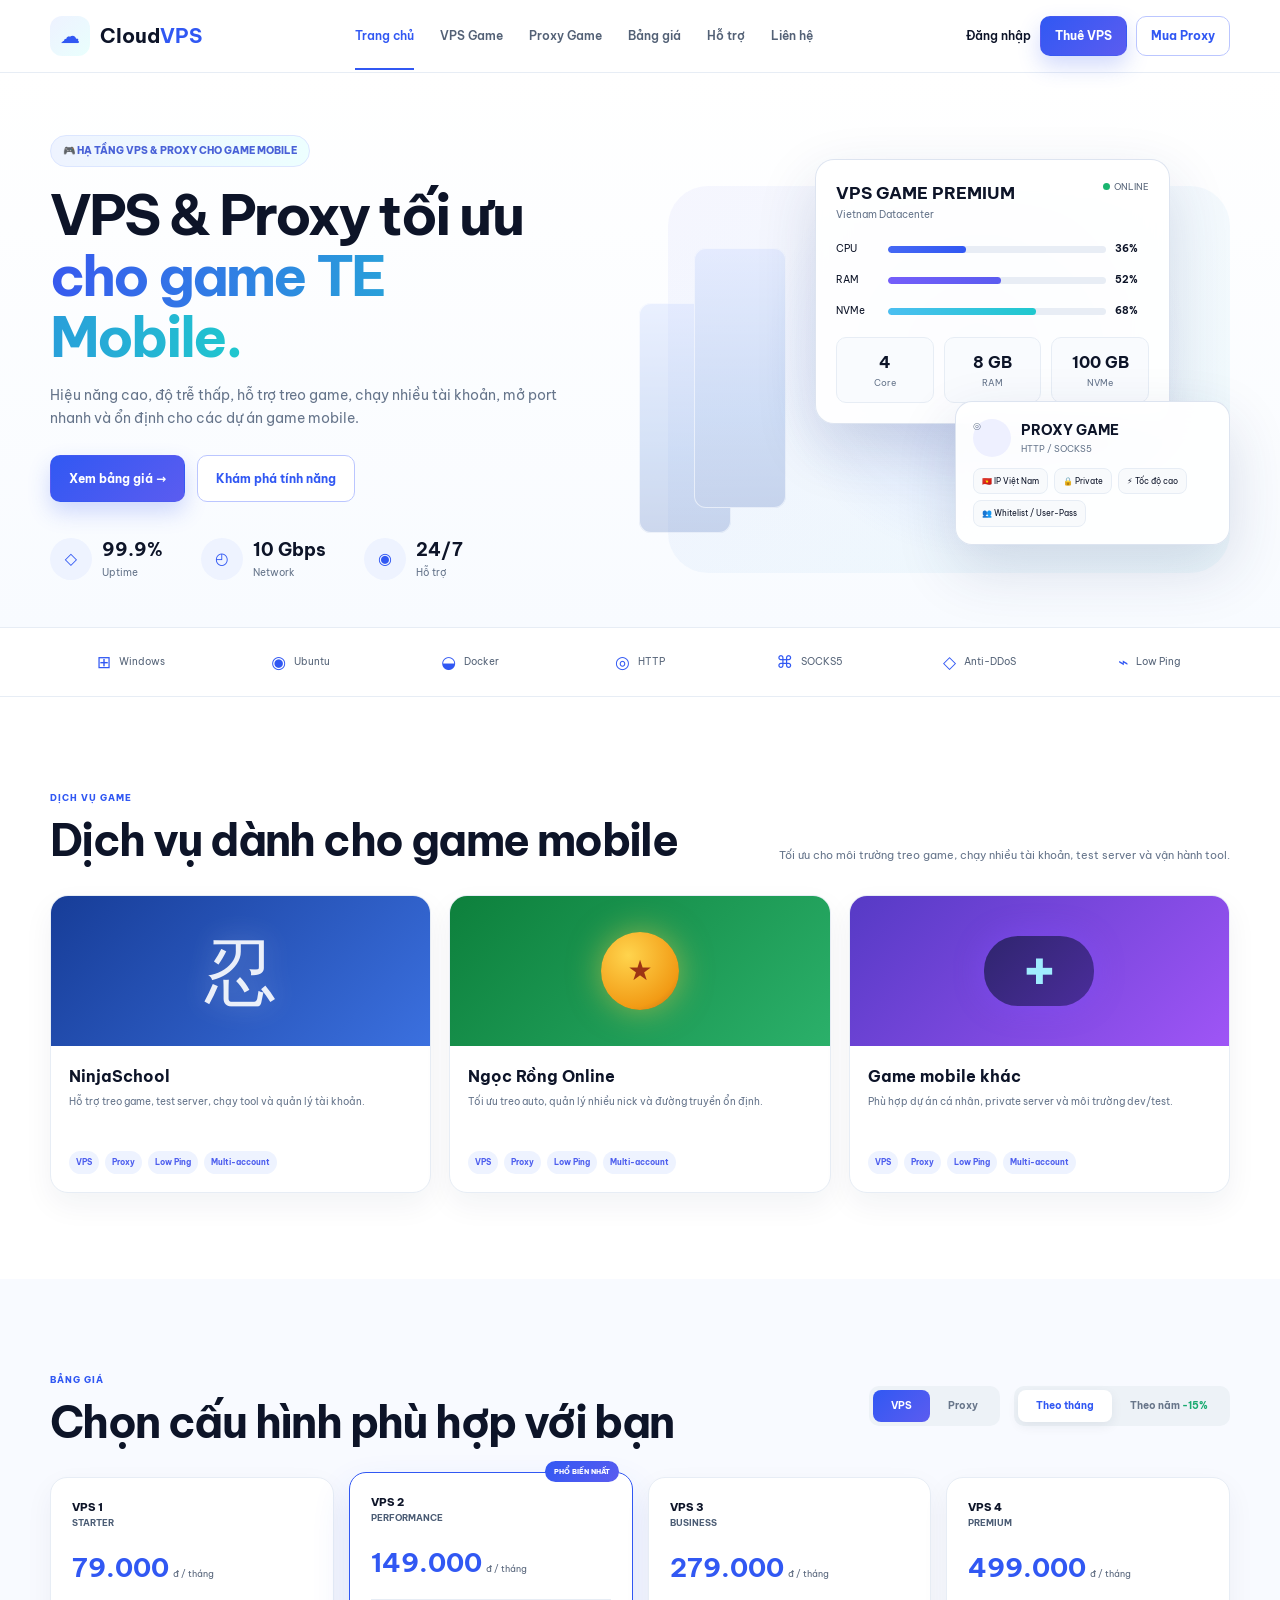
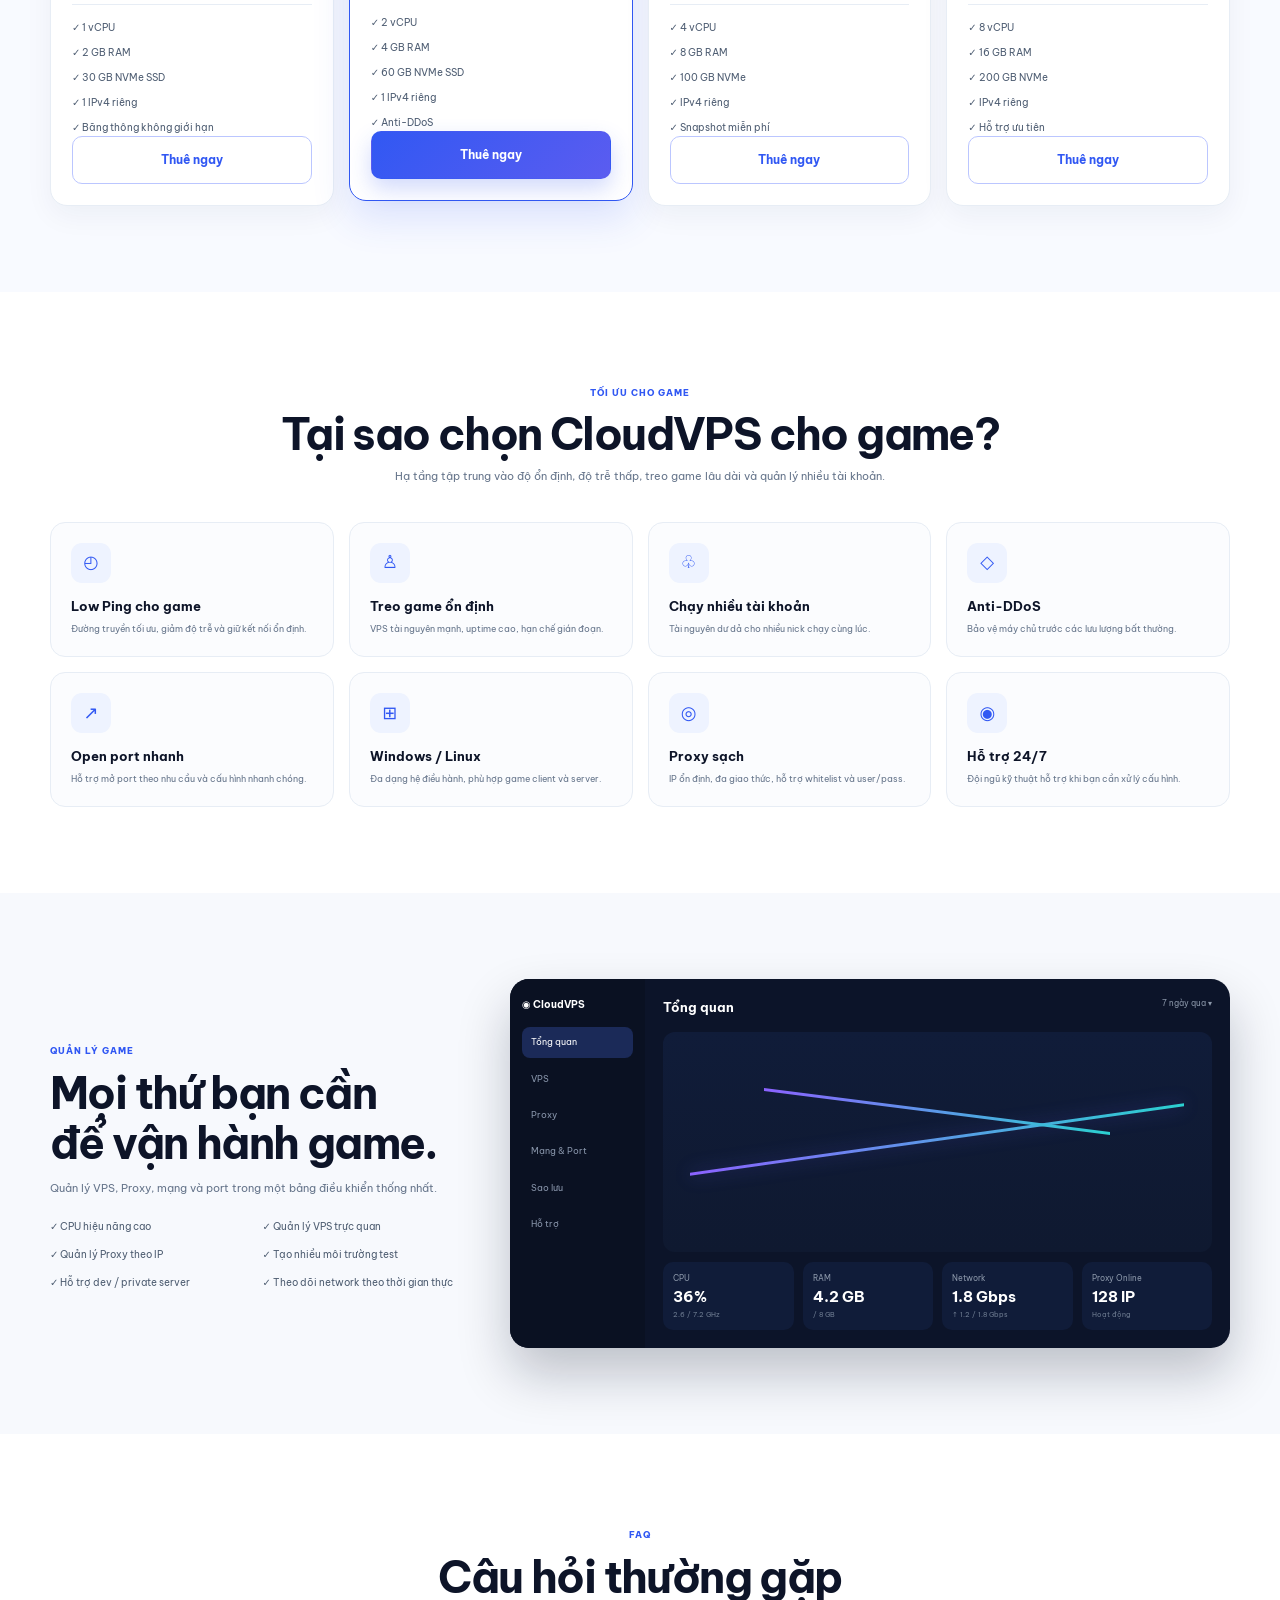
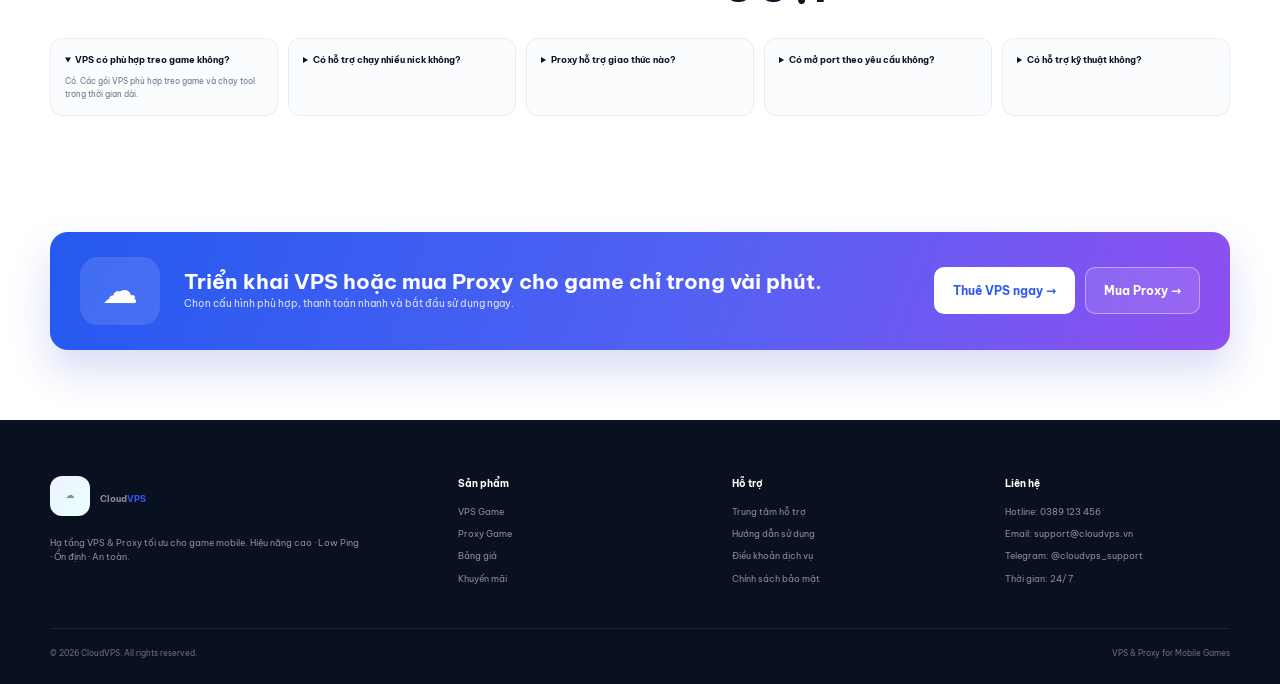
==== index.html @ e161fc30 "feat: add CloudVPS game landing page" ====
<!DOCTYPE html><html lang="vi"><head><meta charset="UTF-8"><meta name="viewport" content="width=device-width,initial-scale=1.0"><meta name="theme-color" content="#ffffff"><meta name="description" content="CloudVPS - VPS & Proxy tối ưu cho game mobile, low ping, anti-DDoS, hỗ trợ 24/7."><title>CloudVPS - VPS & Proxy cho game mobile</title><link rel="preconnect" href="https://fonts.googleapis.com"><link rel="preconnect" href="https://fonts.gstatic.com" crossorigin><link href="https://fonts.googleapis.com/css2?family=Be+Vietnam+Pro:wght@400;500;600;700;800&display=swap" rel="stylesheet"><link rel="stylesheet" href="style.css"></head><body><header class="header"><div class="container nav"><a class="brand" href="#home"><span class="brand-icon">☁</span><strong>Cloud<span>VPS</span></strong></a><nav class="menu" id="menu"><a class="active" href="#home">Trang chủ</a><a href="#vps-game">VPS Game</a><a href="#proxy-game">Proxy Game</a><a href="#pricing">Bảng giá</a><a href="#features">Hỗ trợ</a><a href="#contact">Liên hệ</a></nav><div class="nav-actions"><a class="login" href="#">Đăng nhập</a><a class="btn btn-sm" href="#pricing" data-tab-target="vps">Thuê VPS</a><a class="btn btn-sm btn-outline" href="#pricing" data-tab-target="proxy">Mua Proxy</a><button class="menu-btn" id="menuBtn" aria-label="Mở menu">☰</button></div></div></header><main id="home"><section class="hero"><div class="container hero-grid"><div class="hero-left"><div class="eyebrow">🎮 HẠ TẦNG VPS & PROXY CHO GAME MOBILE</div><h1>VPS & Proxy tối ưu<br><span>cho game TE Mobile.</span></h1><p>Hiệu năng cao, độ trễ thấp, hỗ trợ treo game, chạy nhiều tài khoản, mở port nhanh và ổn định cho các dự án game mobile.</p><div class="hero-actions"><a class="btn" href="#pricing">Xem bảng giá →</a><a class="btn btn-ghost" href="#features">Khám phá tính năng</a></div><div class="hero-stats"><div><span class="stat-icon">◇</span><p><strong>99.9%</strong><small>Uptime</small></p></div><div><span class="stat-icon">◴</span><p><strong>10 Gbps</strong><small>Network</small></p></div><div><span class="stat-icon">◉</span><p><strong>24/7</strong><small>Hỗ trợ</small></p></div></div></div><div class="hero-right"><div class="server-stack"><i></i><i></i></div><div class="vps-card glass"><div class="card-title"><div><strong>VPS GAME PREMIUM</strong><span>Vietnam Datacenter</span></div><div class="online"><i></i>ONLINE</div></div><div class="usage"><div class="usage-row"><span>CPU</span><div class="progress"><i style="width:36%"></i></div><b>36%</b></div><div class="usage-row"><span>RAM</span><div class="progress purple"><i style="width:52%"></i></div><b>52%</b></div><div class="usage-row"><span>NVMe</span><div class="progress cyan"><i style="width:68%"></i></div><b>68%</b></div></div><div class="specs"><div><strong>4</strong><span>Core</span></div><div><strong>8 GB</strong><span>RAM</span></div><div><strong>100 GB</strong><span>NVMe</span></div></div></div><div class="proxy-card glass"><div class="proxy-head"><span class="proxy-icon">◎</span><div><strong>PROXY GAME</strong><span>HTTP / SOCKS5</span></div></div><div class="tags"><span>🇻🇳 IP Việt Nam</span><span>🔒 Private</span><span>⚡ Tốc độ cao</span><span>👥 Whitelist / User-Pass</span></div></div></div></div></section><section class="tech-strip"><div class="container tech-list"><div><span>⊞</span>Windows</div><div><span>◉</span>Ubuntu</div><div><span>◒</span>Docker</div><div><span>◎</span>HTTP</div><div><span>⌘</span>SOCKS5</div><div><span>◇</span>Anti-DDoS</div><div><span>⌁</span>Low Ping</div></div></section><section class="section game-services" id="vps-game"><div class="container"><div class="section-head"><div><span class="section-kicker">DỊCH VỤ GAME</span><h2>Dịch vụ dành cho game mobile</h2></div><p>Tối ưu cho môi trường treo game, chạy nhiều tài khoản, test server và vận hành tool.</p></div><div class="game-grid"><article class="game-card"><div class="game-thumb ninja-thumb"></div><div class="game-body"><h3>NinjaSchool</h3><p>Hỗ trợ treo game, test server, chạy tool và quản lý tài khoản.</p><div class="chips"><span>VPS</span><span>Proxy</span><span>Low Ping</span><span>Multi-account</span></div></div></article><article class="game-card"><div class="game-thumb nro-thumb"><div class="orb-ball">★</div></div><div class="game-body"><h3>Ngọc Rồng Online</h3><p>Tối ưu treo auto, quản lý nhiều nick và đường truyền ổn định.</p><div class="chips"><span>VPS</span><span>Proxy</span><span>Low Ping</span><span>Multi-account</span></div></div></article><article class="game-card"><div class="game-thumb other-thumb"><div class="controller">✚</div></div><div class="game-body"><h3>Game mobile khác</h3><p>Phù hợp dự án cá nhân, private server và môi trường dev/test.</p><div class="chips"><span>VPS</span><span>Proxy</span><span>Low Ping</span><span>Multi-account</span></div></div></article></div></div></section><section class="section pricing-section" id="pricing"><div class="container"><div class="section-head pricing-title"><div><span class="section-kicker">BẢNG GIÁ</span><h2>Chọn cấu hình phù hợp với bạn</h2></div><div class="pricing-tools"><div class="service-tabs"><button class="active" data-tab="vps">VPS</button><button data-tab="proxy">Proxy</button></div><div class="billing-tabs" id="billingTabs"><button class="active" data-billing="month">Theo tháng</button><button data-billing="year">Theo năm <span>-15%</span></button></div></div></div><div class="pricing-panel active" id="panel-vps"><div class="vps-pricing-grid"><article class="price-card"><div class="plan-label">VPS 1</div><div class="plan-name">STARTER</div><div class="price"><b data-month="79.000" data-year="67.000">79.000</b><span>đ / tháng</span></div><ul><li>✓ 1 vCPU</li><li>✓ 2 GB RAM</li><li>✓ 30 GB NVMe SSD</li><li>✓ 1 IPv4 riêng</li><li>✓ Băng thông không giới hạn</li></ul><a href="#" class="btn btn-outline btn-full">Thuê ngay</a></article><article class="price-card featured"><div class="popular">PHỔ BIẾN NHẤT</div><div class="plan-label">VPS 2</div><div class="plan-name">PERFORMANCE</div><div class="price"><b data-month="149.000" data-year="127.000">149.000</b><span>đ / tháng</span></div><ul><li>✓ 2 vCPU</li><li>✓ 4 GB RAM</li><li>✓ 60 GB NVMe SSD</li><li>✓ 1 IPv4 riêng</li><li>✓ Anti-DDoS</li></ul><a href="#" class="btn btn-full">Thuê ngay</a></article><article class="price-card"><div class="plan-label">VPS 3</div><div class="plan-name">BUSINESS</div><div class="price"><b data-month="279.000" data-year="237.000">279.000</b><span>đ / tháng</span></div><ul><li>✓ 4 vCPU</li><li>✓ 8 GB RAM</li><li>✓ 100 GB NVMe</li><li>✓ IPv4 riêng</li><li>✓ Snapshot miễn phí</li></ul><a href="#" class="btn btn-outline btn-full">Thuê ngay</a></article><article class="price-card"><div class="plan-label">VPS 4</div><div class="plan-name">PREMIUM</div><div class="price"><b data-month="499.000" data-year="424.000">499.000</b><span>đ / tháng</span></div><ul><li>✓ 8 vCPU</li><li>✓ 16 GB RAM</li><li>✓ 200 GB NVMe</li><li>✓ IPv4 riêng</li><li>✓ Hỗ trợ ưu tiên</li></ul><a href="#" class="btn btn-outline btn-full">Thuê ngay</a></article></div></div><div class="pricing-panel" id="panel-proxy"><div class="proxy-pricing-grid" id="proxy-game"><article class="proxy-price-card"><div class="proxy-title"><span>◎</span><div><strong>Proxy VN</strong><small>HTTP / HTTPS</small></div></div><div class="proxy-price">29.000đ <small>/ IP</small></div><ul><li>✓ HTTP / HTTPS</li><li>✓ IP sạch</li><li>✓ User / Pass</li><li>✓ Thay IP nhanh</li></ul><a href="#" class="btn btn-outline btn-full">Mua ngay</a></article><article class="proxy-price-card featured-proxy"><div class="proxy-title"><span>◎</span><div><strong>Proxy SOCKS5</strong><small>Gaming / Automation</small></div></div><div class="proxy-price">39.000đ <small>/ IP</small></div><ul><li>✓ SOCKS5</li><li>✓ Tốc độ cao</li><li>✓ Whitelist IP</li><li>✓ Hỗ trợ multi-account</li></ul><a href="#" class="btn btn-full">Mua ngay</a></article><article class="proxy-price-card"><div class="proxy-title"><span>◌</span><div><strong>Proxy IPv6</strong><small>Rotation / Bulk</small></div></div><div class="proxy-price">99.000đ <small>/ gói</small></div><ul><li>✓ Số lượng lớn</li><li>✓ Rotation</li><li>✓ Quốc tế</li><li>✓ API quản lý</li></ul><a href="#" class="btn btn-outline btn-full">Mua ngay</a></article></div></div></div></section><section class="section features" id="features"><div class="container"><div class="center-head"><span class="section-kicker">TỐI ƯU CHO GAME</span><h2>Tại sao chọn CloudVPS cho game?</h2><p>Hạ tầng tập trung vào độ ổn định, độ trễ thấp, treo game lâu dài và quản lý nhiều tài khoản.</p></div><div class="feature-grid"><article><div class="feature-icon">◴</div><h3>Low Ping cho game</h3><p>Đường truyền tối ưu, giảm độ trễ và giữ kết nối ổn định.</p></article><article><div class="feature-icon">♙</div><h3>Treo game ổn định</h3><p>VPS tài nguyên mạnh, uptime cao, hạn chế gián đoạn.</p></article><article><div class="feature-icon">♧</div><h3>Chạy nhiều tài khoản</h3><p>Tài nguyên dư dả cho nhiều nick chạy cùng lúc.</p></article><article><div class="feature-icon">◇</div><h3>Anti-DDoS</h3><p>Bảo vệ máy chủ trước các lưu lượng bất thường.</p></article><article><div class="feature-icon">↗</div><h3>Open port nhanh</h3><p>Hỗ trợ mở port theo nhu cầu và cấu hình nhanh chóng.</p></article><article><div class="feature-icon">⊞</div><h3>Windows / Linux</h3><p>Đa dạng hệ điều hành, phù hợp game client và server.</p></article><article><div class="feature-icon">◎</div><h3>Proxy sạch</h3><p>IP ổn định, đa giao thức, hỗ trợ whitelist và user/pass.</p></article><article><div class="feature-icon">◉</div><h3>Hỗ trợ 24/7</h3><p>Đội ngũ kỹ thuật hỗ trợ khi bạn cần xử lý cấu hình.</p></article></div></div></section><section class="section management"><div class="container management-grid"><div class="management-copy"><span class="section-kicker">QUẢN LÝ GAME</span><h2>Mọi thứ bạn cần<br>để vận hành game.</h2><p>Quản lý VPS, Proxy, mạng và port trong một bảng điều khiển thống nhất.</p><div class="check-list"><div>✓ CPU hiệu năng cao</div><div>✓ Quản lý VPS trực quan</div><div>✓ Quản lý Proxy theo IP</div><div>✓ Tạo nhiều môi trường test</div><div>✓ Hỗ trợ dev / private server</div><div>✓ Theo dõi network theo thời gian thực</div></div></div><div class="dashboard"><aside class="dash-sidebar"><div class="dash-brand">◉ CloudVPS</div><a class="active" href="#">Tổng quan</a><a href="#">VPS</a><a href="#">Proxy</a><a href="#">Mạng & Port</a><a href="#">Sao lưu</a><a href="#">Hỗ trợ</a></aside><div class="dash-content"><div class="dash-head"><strong>Tổng quan</strong><span>7 ngày qua ▾</span></div><div class="chart-wrap"><div class="chart-line"></div></div><div class="dash-stats"><div><span>CPU</span><strong>36%</strong><small>2.6 / 7.2 GHz</small></div><div><span>RAM</span><strong>4.2 GB</strong><small>/ 8 GB</small></div><div><span>Network</span><strong>1.8 Gbps</strong><small>↑ 1.2 / 1.8 Gbps</small></div><div><span>Proxy Online</span><strong>128 IP</strong><small>Hoạt động</small></div></div></div></div></div></section><section class="section faq"><div class="container"><div class="center-head"><span class="section-kicker">FAQ</span><h2>Câu hỏi thường gặp</h2></div><div class="faq-grid"><details open><summary>VPS có phù hợp treo game không?</summary><p>Có. Các gói VPS phù hợp treo game và chạy tool trong thời gian dài.</p></details><details><summary>Có hỗ trợ chạy nhiều nick không?</summary><p>Có. Tùy CPU và RAM, bạn có thể chạy nhiều tài khoản cùng lúc.</p></details><details><summary>Proxy hỗ trợ giao thức nào?</summary><p>Hỗ trợ HTTP, HTTPS và SOCKS5 tùy từng gói.</p></details><details><summary>Có mở port theo yêu cầu không?</summary><p>Có thể hỗ trợ mở port phù hợp theo cấu hình và chính sách dịch vụ.</p></details><details><summary>Có hỗ trợ kỹ thuật không?</summary><p>Có. Hỗ trợ kỹ thuật 24/7 trong quá trình sử dụng.</p></details></div></div></section><section class="cta-section" id="contact"><div class="container"><div class="cta-box"><div class="cta-icon">☁</div><div class="cta-copy"><h2>Triển khai VPS hoặc mua Proxy cho game chỉ trong vài phút.</h2><p>Chọn cấu hình phù hợp, thanh toán nhanh và bắt đầu sử dụng ngay.</p></div><div class="cta-actions"><a class="btn btn-light" href="#pricing" data-tab-target="vps">Thuê VPS ngay →</a><a class="btn btn-glass" href="#pricing" data-tab-target="proxy">Mua Proxy →</a></div></div></div></section></main><footer class="footer"><div class="container footer-grid"><div class="footer-about"><a class="brand" href="#home"><span class="brand-icon">☁</span><strong>Cloud<span>VPS</span></strong></a><p>Hạ tầng VPS & Proxy tối ưu cho game mobile. Hiệu năng cao · Low Ping · Ổn định · An toàn.</p></div><div><h4>Sản phẩm</h4><a href="#vps-game">VPS Game</a><a href="#proxy-game">Proxy Game</a><a href="#pricing">Bảng giá</a><a href="#">Khuyến mãi</a></div><div><h4>Hỗ trợ</h4><a href="#features">Trung tâm hỗ trợ</a><a href="#">Hướng dẫn sử dụng</a><a href="#">Điều khoản dịch vụ</a><a href="#">Chính sách bảo mật</a></div><div><h4>Liên hệ</h4><span>Hotline: 0389 123 456</span><span>Email: support@cloudvps.vn</span><span>Telegram: @cloudvps_support</span><span>Thời gian: 24/7</span></div></div><div class="container footer-bottom"><span>© 2026 CloudVPS. All rights reserved.</span><span>VPS & Proxy for Mobile Games</span></div></footer><script src="script.js"></script></body></html>
---- style.css ----
:root{--bg:#f7f9fc;--surface:#fff;--text:#0d1428;--muted:#66758b;--line:#e7edf5;--primary:#3158f3;--violet:#5b5cf0;--cyan:#20c8ce;--navy:#0b1327;--shadow:0 18px 48px rgba(22,36,75,.1)}*{box-sizing:border-box;margin:0;padding:0}html{scroll-behavior:smooth}body{font-family:'Be Vietnam Pro',system-ui,sans-serif;color:var(--text);background:var(--bg);line-height:1.6;overflow-x:hidden}a{text-decoration:none;color:inherit}button{font:inherit}.container{width:min(1180px,calc(100% - 40px));margin:auto}.header{position:sticky;top:0;z-index:1000;background:rgba(255,255,255,.92);backdrop-filter:blur(16px);border-bottom:1px solid var(--line)}.nav{height:72px;display:flex;align-items:center;justify-content:space-between;gap:18px}.brand{display:flex;align-items:center;gap:10px;font-size:20px}.brand strong span{color:var(--primary)}.brand-icon{width:40px;height:40px;border-radius:12px;background:linear-gradient(135deg,#eef2ff,#e9fffd);display:grid;place-items:center;color:var(--primary);font-weight:800}.menu{display:flex;gap:26px;align-items:center}.menu a{font-size:12px;font-weight:600;color:#536176;position:relative}.menu a:hover,.menu a.active{color:var(--primary)}.menu a.active:after{content:'';position:absolute;left:0;right:0;bottom:-24px;height:2px;background:var(--primary)}.nav-actions{display:flex;align-items:center;gap:9px}.login{font-size:12px;font-weight:600}.menu-btn{display:none;border:0;background:transparent;font-size:24px}.btn{display:inline-flex;align-items:center;justify-content:center;gap:8px;padding:13px 18px;border-radius:10px;border:1px solid transparent;background:linear-gradient(135deg,var(--primary),var(--violet));color:#fff;font-size:12px;font-weight:700;box-shadow:0 10px 22px rgba(49,88,243,.22);transition:.2s}.btn:hover{transform:translateY(-2px)}.btn-sm{padding:9px 14px}.btn-outline,.btn-ghost{background:#fff;color:var(--primary);border-color:#bbc6ff;box-shadow:none}.btn-light{background:#fff;color:var(--primary);box-shadow:none}.btn-glass{background:rgba(255,255,255,.12);border-color:rgba(255,255,255,.4);box-shadow:none}.btn-full{width:100%}.hero{padding:62px 0 46px;background:linear-gradient(180deg,#fff,#f8fbff);overflow:hidden}.hero-grid{display:grid;grid-template-columns:.92fr 1.08fr;gap:48px;align-items:center}.eyebrow{display:inline-block;padding:7px 12px;border-radius:999px;background:linear-gradient(90deg,#eef3ff,#edffff);border:1px solid #dce6ff;color:#4961d7;font-size:10px;font-weight:800}.hero h1{font-size:clamp(42px,4.4vw,64px);line-height:1.08;letter-spacing:-2.8px;margin-top:18px}.hero h1 span{background:linear-gradient(100deg,#3858ef,#20c8ce);-webkit-background-clip:text;color:transparent}.hero-left>p{font-size:14px;color:var(--muted);max-width:620px;margin-top:17px}.hero-actions{display:flex;gap:12px;flex-wrap:wrap;margin-top:26px}.hero-stats{display:flex;gap:38px;margin-top:34px;flex-wrap:wrap}.hero-stats>div{display:flex;gap:10px;align-items:center}.stat-icon{width:42px;height:42px;border-radius:50%;display:grid;place-items:center;background:#eef3ff;color:var(--primary)}.hero-stats strong,.hero-stats small{display:block}.hero-stats strong{font-size:18px}.hero-stats small{font-size:10px;color:var(--muted)}.hero-right{position:relative;min-height:430px}.hero-right:before{content:'';position:absolute;inset:10% 0 0 8%;border-radius:40px;background:radial-gradient(circle at 55% 42%,rgba(49,88,243,.16),transparent 55%),linear-gradient(135deg,rgba(91,92,240,.05),rgba(32,200,206,.05))}.server-stack{position:absolute;left:20px;bottom:40px;width:125px;height:280px;opacity:.32}.server-stack i{position:absolute;width:92px;height:230px;border-radius:12px;background:linear-gradient(180deg,#c5d5ff,#86a9e5 65%,#708dc9);box-shadow:inset 0 0 0 1px rgba(255,255,255,.7)}.server-stack i:first-child{left:0;bottom:0}.server-stack i:last-child{left:55px;bottom:25px;height:260px}.glass{background:rgba(255,255,255,.93);border:1px solid rgba(220,227,240,.95);backdrop-filter:blur(16px);box-shadow:0 24px 60px rgba(40,55,115,.16)}.vps-card{position:absolute;right:60px;top:16px;width:355px;padding:20px;border-radius:19px;z-index:3}.card-title{display:flex;justify-content:space-between}.card-title strong,.card-title span{display:block}.card-title strong{font-size:17px}.card-title span{font-size:10px;color:var(--muted)}.online{font-size:9px;color:#59667a}.online i{display:inline-block;width:7px;height:7px;border-radius:50%;background:#1ab56f;margin-right:4px}.usage{display:grid;gap:15px;margin-top:18px}.usage-row{display:grid;grid-template-columns:43px 1fr 34px;gap:9px;align-items:center;font-size:10px}.progress{height:7px;border-radius:999px;background:#e8edf5;overflow:hidden}.progress i{display:block;height:100%;border-radius:999px;background:linear-gradient(90deg,#4568f4,#3158f3)}.progress.purple i{background:linear-gradient(90deg,#745efa,#5b5cf0)}.progress.cyan i{background:linear-gradient(90deg,#4bbff1,#20c8ce)}.specs{display:grid;grid-template-columns:repeat(3,1fr);gap:10px;margin-top:18px}.specs div{padding:12px;border:1px solid var(--line);border-radius:10px;background:#f9fbfe;text-align:center}.specs strong,.specs span{display:block}.specs span{font-size:9px;color:var(--muted)}.proxy-card{position:absolute;right:0;bottom:28px;width:275px;padding:17px;border-radius:17px;z-index:4}.proxy-head{display:flex;align-items:center;gap:10px}.proxy-icon{width:38px;height:38px;border-radius:50%;display:grid;place-items:center;background:#eef0ff;color:var(--violet);font-size:20px}.proxy-head strong,.proxy-head span{display:block}.proxy-head strong{font-size:14px}.proxy-head span{font-size:9px;color:var(--muted)}.tags{display:flex;gap:6px;flex-wrap:wrap;margin-top:11px}.tags span{font-size:8px;padding:6px 8px;border:1px solid var(--line);border-radius:8px;background:#f8fafc}.tech-strip{background:#fff;border-top:1px solid var(--line);border-bottom:1px solid var(--line)}.tech-list{min-height:68px;display:grid;grid-template-columns:repeat(7,1fr);align-items:center;gap:8px}.tech-list div{display:flex;justify-content:center;gap:8px;align-items:center;font-size:10px;color:#58667a}.tech-list span{font-size:17px;color:var(--primary)}.section{padding:86px 0}.section-head{display:flex;justify-content:space-between;align-items:end;gap:28px;margin-bottom:30px}.section-kicker{font-size:9px;font-weight:800;letter-spacing:1px;color:var(--primary)}.section-head h2,.center-head h2,.management h2{font-size:clamp(30px,3.4vw,44px);line-height:1.15;letter-spacing:-1.6px;margin-top:6px}.section-head>p{max-width:480px;color:var(--muted);font-size:11px}.center-head{text-align:center;max-width:760px;margin:0 auto 36px}.center-head p{font-size:11px;color:var(--muted);margin-top:9px}.game-services{background:#fff}.game-grid{display:grid;grid-template-columns:repeat(3,1fr);gap:18px}.game-card{background:#fff;border:1px solid var(--line);border-radius:18px;overflow:hidden;box-shadow:0 12px 30px rgba(26,39,76,.055)}.game-thumb{height:150px;display:grid;place-items:center;position:relative;overflow:hidden}.ninja-thumb{background:linear-gradient(135deg,#173d98,#3b70df)}.ninja-thumb:before{content:'忍';font-size:72px;color:rgba(255,255,255,.9);text-shadow:0 0 28px rgba(255,255,255,.3)}.nro-thumb{background:linear-gradient(135deg,#0d803c,#2bb06a)}.orb-ball{width:78px;height:78px;border-radius:50%;display:grid;place-items:center;background:radial-gradient(circle at 35% 30%,#ffd44d,#f29b15 70%,#bc6610);font-size:28px;color:#9d3514;box-shadow:0 0 32px rgba(255,210,74,.5)}.other-thumb{background:linear-gradient(135deg,#563ac5,#9f55f6)}.controller{width:110px;height:70px;border-radius:34px;background:linear-gradient(135deg,#2f256e,#4b2d9b);display:grid;place-items:center;color:#a0ecff;font-size:35px;box-shadow:0 0 30px rgba(128,77,255,.45)}.game-body{padding:18px}.game-body h3{font-size:16px}.game-body p{font-size:10px;color:var(--muted);min-height:45px;margin-top:5px}.chips{display:flex;gap:6px;flex-wrap:wrap;margin-top:12px}.chips span{font-size:8px;font-weight:700;color:#4d5eee;background:#eef3ff;border-radius:999px;padding:5px 7px}.pricing-section{background:#f8faff}.pricing-title{align-items:center}.pricing-tools{display:flex;gap:14px;align-items:center;flex-wrap:wrap}.service-tabs,.billing-tabs{display:flex;background:#edf2f7;padding:4px;border-radius:10px}.service-tabs button,.billing-tabs button{border:0;background:transparent;border-radius:8px;padding:8px 18px;font-size:10px;font-weight:700;color:#68768a;cursor:pointer}.service-tabs button.active{background:linear-gradient(135deg,var(--primary),var(--violet));color:#fff}.billing-tabs button.active{background:#fff;color:var(--primary);box-shadow:0 4px 12px rgba(25,38,70,.07)}.billing-tabs span{color:#18aa6f}.pricing-panel{display:none}.pricing-panel.active{display:block}.vps-pricing-grid{display:grid;grid-template-columns:repeat(4,1fr);gap:15px}.price-card,.proxy-price-card{position:relative;background:#fff;border:1px solid var(--line);border-radius:17px;padding:21px;box-shadow:0 10px 28px rgba(26,39,76,.05)}.price-card.featured{border:1.5px solid var(--primary);box-shadow:0 18px 38px rgba(49,88,243,.14);transform:translateY(-5px)}.popular{position:absolute;right:13px;top:-12px;padding:5px 9px;border-radius:999px;background:linear-gradient(135deg,var(--primary),var(--violet));color:#fff;font-size:7px;font-weight:800}.plan-label{font-size:11px;font-weight:800}.plan-name{font-size:9px;font-weight:700;color:#4c5d75}.price{margin:16px 0}.price b{font-size:26px;color:var(--primary)}.price span{font-size:9px;margin-left:4px;color:#56647a}.price-card ul,.proxy-price-card ul{list-style:none;display:grid;gap:9px;border-top:1px solid var(--line);padding-top:15px;margin-top:15px}.price-card li,.proxy-price-card li{font-size:10px;color:#4f5e73}.proxy-pricing-grid{display:grid;grid-template-columns:repeat(3,1fr);gap:18px;max-width:930px;margin:auto}.featured-proxy{border-color:#7f75f8;box-shadow:0 18px 38px rgba(91,92,240,.12)}.proxy-title{display:flex;align-items:center;gap:10px}.proxy-title>span{width:42px;height:42px;border-radius:50%;display:grid;place-items:center;background:#edf2ff;color:var(--violet);font-size:20px}.proxy-title strong,.proxy-title small{display:block}.proxy-title strong{font-size:14px}.proxy-title small{font-size:8px;color:var(--muted)}.proxy-price{font-size:26px;color:var(--violet);font-weight:800;margin:15px 0}.proxy-price small{font-size:9px;color:var(--muted)}.features{background:#fff}.feature-grid{display:grid;grid-template-columns:repeat(4,1fr);gap:15px}.feature-grid article{padding:20px;border:1px solid var(--line);border-radius:15px;background:#fbfcfe}.feature-icon{width:40px;height:40px;border-radius:11px;display:grid;place-items:center;background:#eef3ff;color:var(--primary);font-size:18px;margin-bottom:13px}.feature-grid h3{font-size:13px}.feature-grid p{font-size:9px;color:var(--muted);margin-top:5px}.management{background:#f7f9fd}.management-grid{display:grid;grid-template-columns:.72fr 1.28fr;gap:55px;align-items:center}.management-copy>p{font-size:11px;color:var(--muted);margin-top:12px}.check-list{display:grid;grid-template-columns:1fr 1fr;gap:12px 20px;margin-top:22px}.check-list div{font-size:10px;color:#4f5e72}.dashboard{display:grid;grid-template-columns:135px 1fr;background:#0c1429;color:#fff;border-radius:19px;overflow:hidden;box-shadow:0 26px 52px rgba(8,17,36,.24)}.dash-sidebar{padding:18px 12px;background:#0a1122;display:flex;flex-direction:column;gap:6px}.dash-brand{font-size:10px;font-weight:700;margin-bottom:8px}.dash-sidebar a{font-size:9px;color:#8895aa;padding:8px 9px;border-radius:8px}.dash-sidebar a.active{background:#1b2a58;color:#fff}.dash-content{padding:18px}.dash-head{display:flex;justify-content:space-between}.dash-head strong{font-size:13px}.dash-head span{font-size:8px;color:#8b97a9}.chart-wrap{height:220px;position:relative;margin-top:14px;border-radius:12px;background:linear-gradient(180deg,#101c39,#0f1930);overflow:hidden}.chart-line{position:absolute;left:5%;right:5%;top:48%;height:3px;background:linear-gradient(90deg,#8b62ff,#2bd0d0);transform:skewY(-8deg);box-shadow:0 0 18px rgba(91,92,240,.45)}.chart-line:after{content:'';position:absolute;left:15%;right:15%;top:-28px;height:3px;background:inherit;transform:skewY(15deg)}.dash-stats{display:grid;grid-template-columns:repeat(4,1fr);gap:9px;margin-top:10px}.dash-stats div{padding:10px;border-radius:10px;background:#101c39}.dash-stats span,.dash-stats strong,.dash-stats small{display:block}.dash-stats span{font-size:8px;color:#8c98aa}.dash-stats strong{font-size:15px}.dash-stats small{font-size:7px;color:#6e7c91}.faq{background:#fff}.faq-grid{display:grid;grid-template-columns:repeat(5,1fr);gap:10px}.faq details{border:1px solid var(--line);border-radius:12px;padding:14px;background:#fbfcfe}.faq summary{font-size:9px;font-weight:700;cursor:pointer}.faq p{font-size:8px;color:var(--muted);padding-top:8px}.cta-section{padding:30px 0 70px;background:#fff}.cta-box{display:grid;grid-template-columns:auto 1fr auto;align-items:center;gap:24px;padding:25px 30px;border-radius:18px;background:linear-gradient(110deg,#2459f0,#5361f3 55%,#8f4ff0);color:#fff;box-shadow:0 20px 42px rgba(57,75,211,.2)}.cta-icon{width:80px;height:68px;border-radius:18px;background:rgba(255,255,255,.12);display:grid;place-items:center;font-size:36px}.cta-copy h2{font-size:21px;line-height:1.25}.cta-copy p{font-size:10px;color:#dde6ff}.cta-actions{display:flex;gap:10px;flex-wrap:wrap}.footer{background:#09101f;color:#fff;padding:56px 0 24px}.footer-grid{display:grid;grid-template-columns:1.6fr repeat(3,1fr);gap:48px}.footer-about p{font-size:9px;color:#8290a4;max-width:310px;margin-top:12px}.footer h4{font-size:10px;margin-bottom:13px}.footer-grid>div:not(:first-child){display:flex;flex-direction:column;align-items:flex-start}.footer-grid a,.footer-grid span{font-size:9px;color:#8290a4;margin-bottom:8px}.footer-bottom{border-top:1px solid rgba(255,255,255,.08);margin-top:34px;padding-top:18px;display:flex;justify-content:space-between;color:#627086;font-size:8px}@media(max-width:1120px){.menu{gap:17px}.menu a{font-size:11px}.hero-grid{grid-template-columns:1fr}.hero-right{min-height:470px}.vps-card{right:22%}.proxy-card{right:12%}.vps-pricing-grid{grid-template-columns:repeat(2,1fr)}.price-card.featured{transform:none}.feature-grid{grid-template-columns:repeat(2,1fr)}.management-grid{grid-template-columns:1fr}}@media(max-width:900px){.menu{display:none;position:absolute;left:20px;right:20px;top:72px;background:#fff;border:1px solid var(--line);box-shadow:var(--shadow);border-radius:15px;padding:15px;flex-direction:column;align-items:flex-start}.menu.show{display:flex}.menu a.active:after{display:none}.menu-btn{display:block}.login,.nav-actions>.btn{display:none}.section-head{display:block}.section-head>p{margin-top:10px}.tech-list{grid-template-columns:repeat(4,1fr);padding:13px 0}.game-grid{grid-template-columns:1fr 1fr}.pricing-tools{margin-top:15px}.faq-grid{grid-template-columns:1fr 1fr}.footer-grid{grid-template-columns:repeat(2,1fr)}.cta-box{grid-template-columns:1fr}.cta-icon{display:none}}@media(max-width:700px){.container{width:min(100% - 28px,1180px)}.hero{padding-top:42px}.hero h1{font-size:42px}.hero-right{min-height:510px}.vps-card{left:0;right:0;width:auto}.proxy-card{left:18px;right:18px;width:auto}.tech-list{grid-template-columns:repeat(2,1fr)}.game-grid,.vps-pricing-grid,.proxy-pricing-grid,.feature-grid{grid-template-columns:1fr}.pricing-tools{flex-direction:column;align-items:flex-start}.check-list{grid-template-columns:1fr}.dashboard{grid-template-columns:1fr}.dash-sidebar{display:none}.dash-stats{grid-template-columns:repeat(2,1fr)}.faq-grid{grid-template-columns:1fr}.footer-grid{grid-template-columns:1fr}.footer-bottom{flex-direction:column;gap:5px}.cta-box{padding:24px 20px}.cta-copy h2{font-size:18px}}@media(max-width:420px){.hero h1{font-size:36px}.hero-left>p{font-size:12px}.hero-right{min-height:540px}.service-tabs button,.billing-tabs button{padding:8px 13px}.cta-actions .btn{width:100%}.dash-stats{grid-template-columns:1fr}.chart-wrap{height:190px}.section{padding:68px 0}}
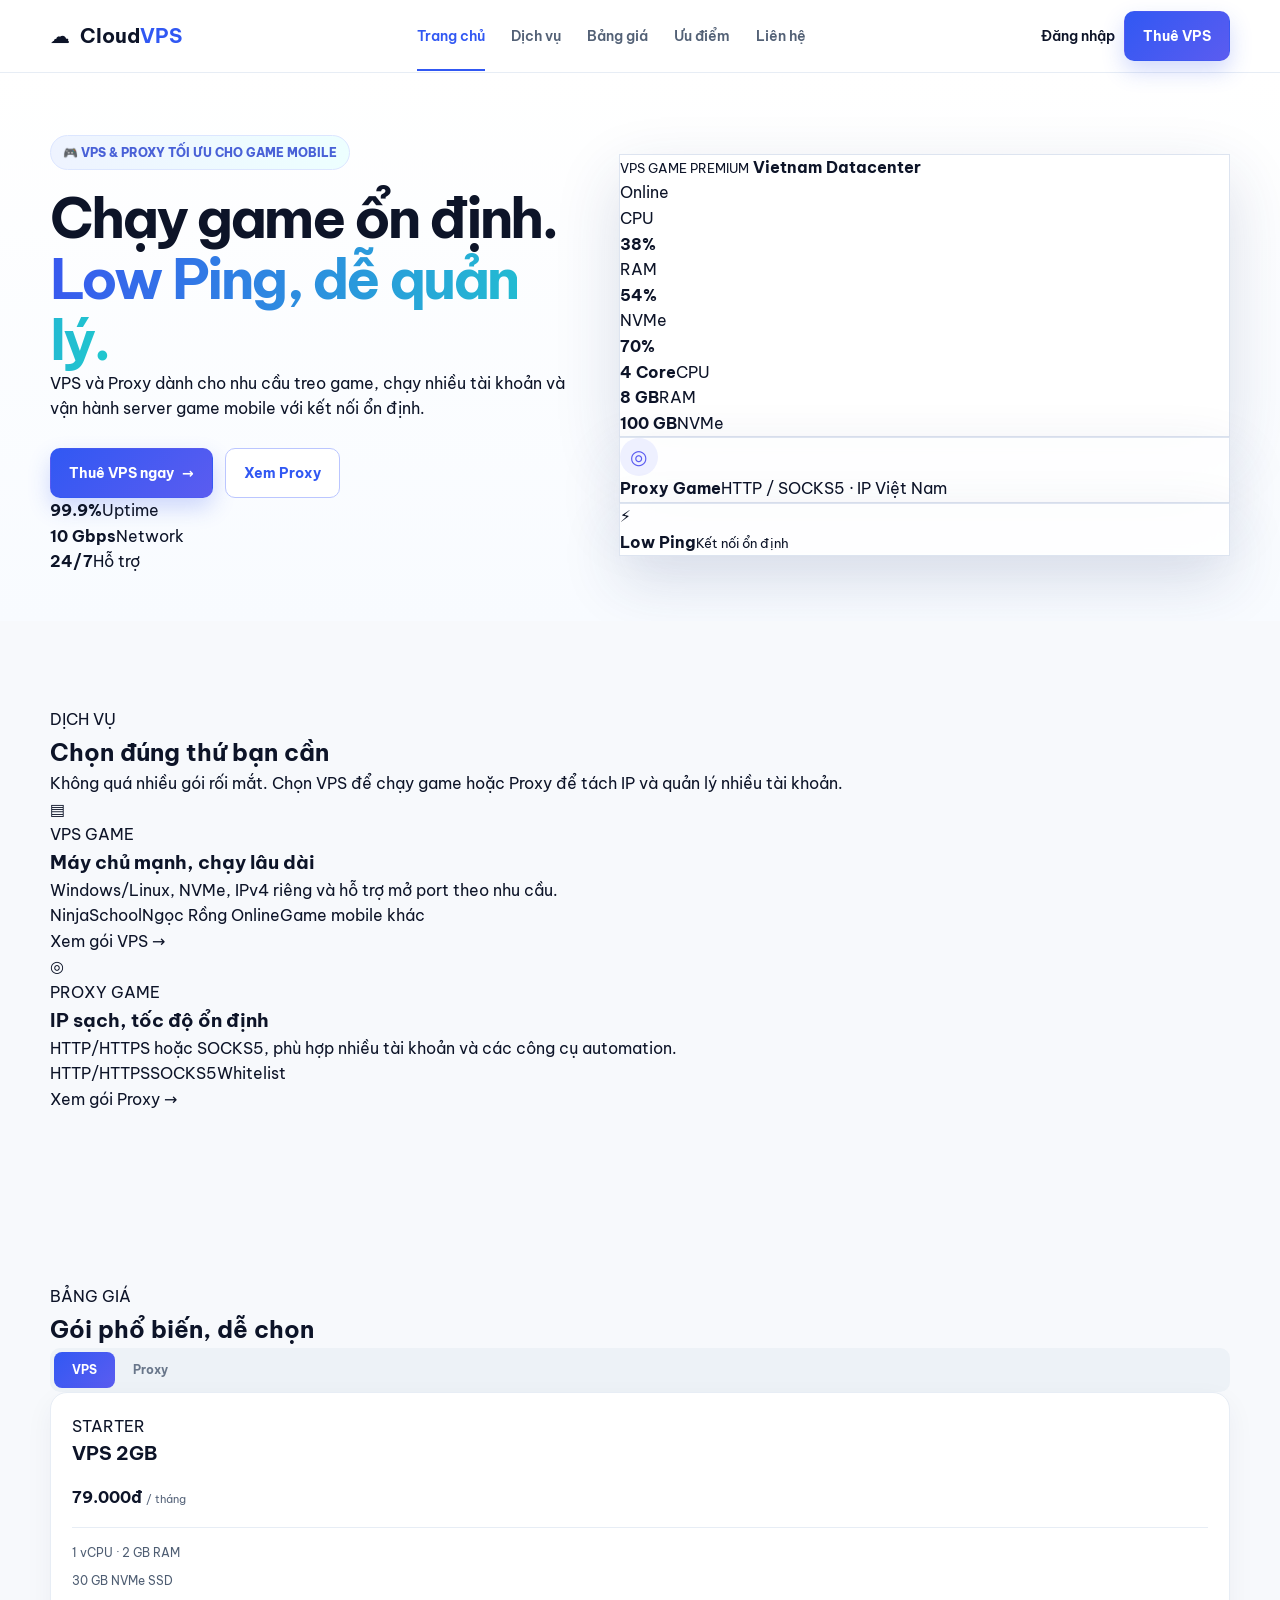
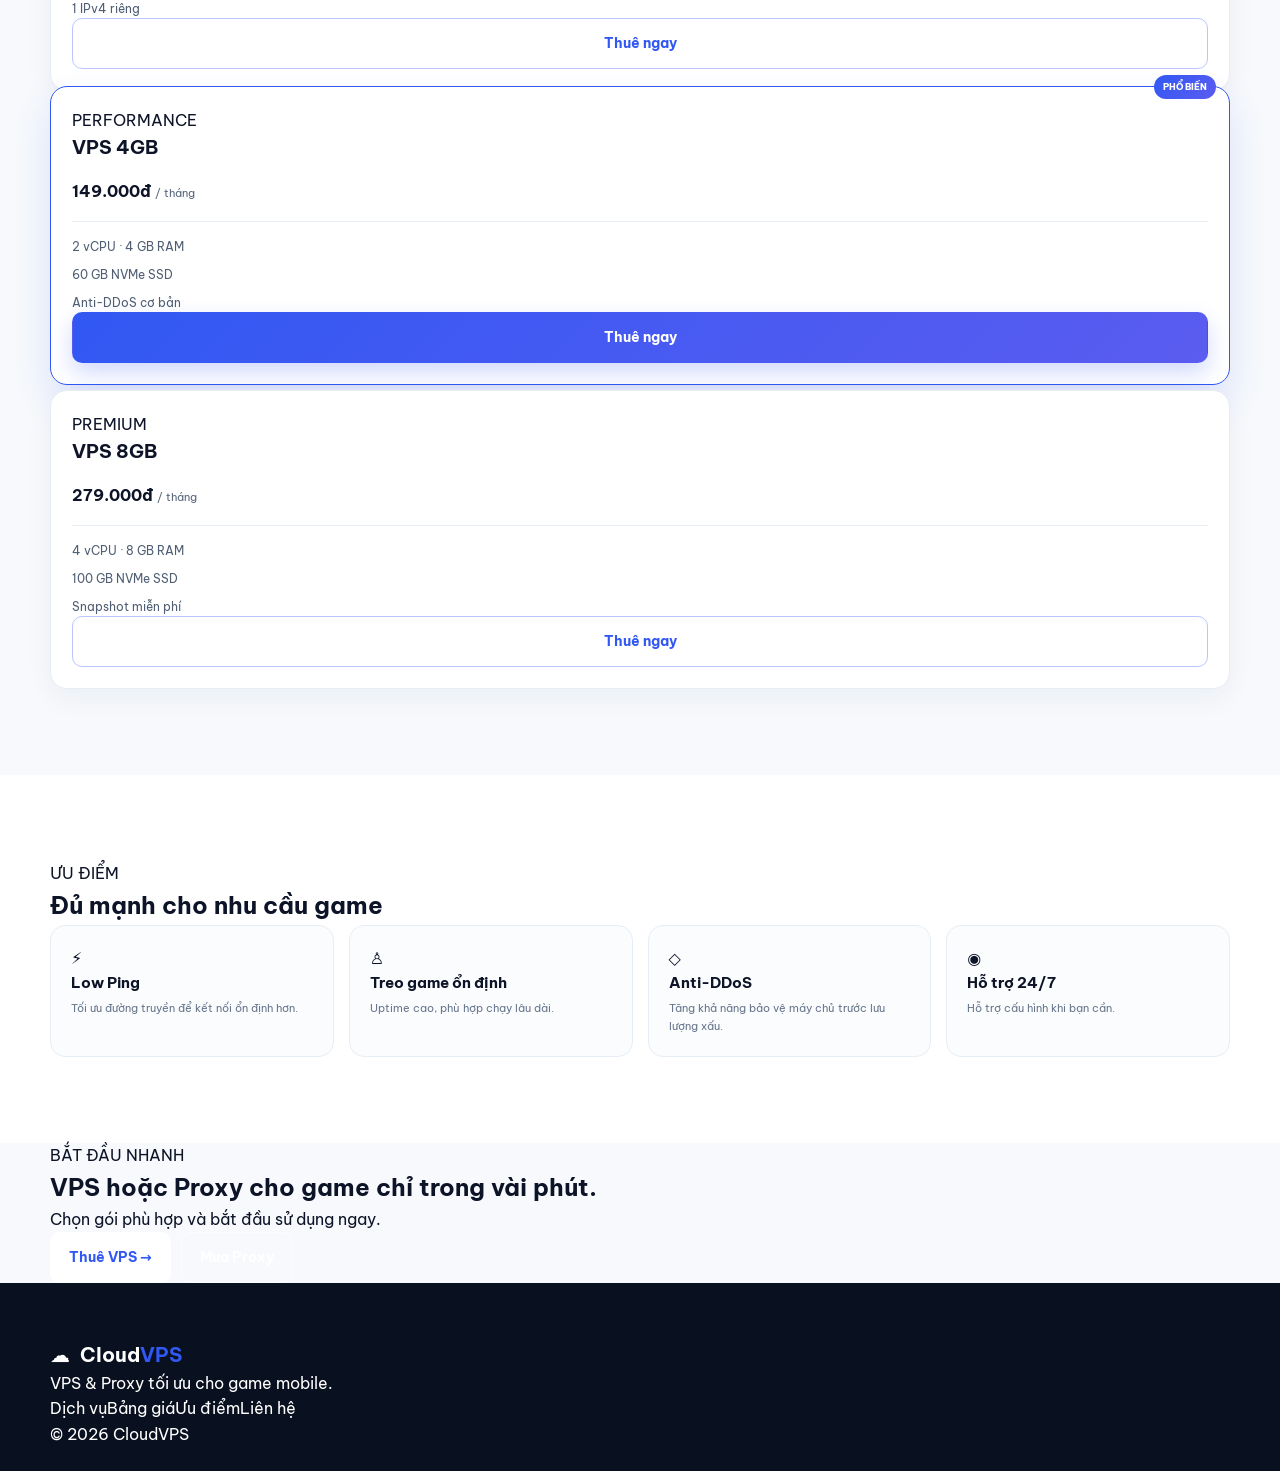
==== commit 4c8e9acf: "Simplify homepage content and sales flow" ====
--- a/index.html
+++ b/index.html
@@ -1 +1,245 @@
-<!DOCTYPE html><html lang="vi"><head><meta charset="UTF-8"><meta name="viewport" content="width=device-width,initial-scale=1.0"><meta name="theme-color" content="#ffffff"><meta name="description" content="CloudVPS - VPS & Proxy tối ưu cho game mobile, low ping, anti-DDoS, hỗ trợ 24/7."><title>CloudVPS - VPS & Proxy cho game mobile</title><link rel="preconnect" href="https://fonts.googleapis.com"><link rel="preconnect" href="https://fonts.gstatic.com" crossorigin><link href="https://fonts.googleapis.com/css2?family=Be+Vietnam+Pro:wght@400;500;600;700;800&display=swap" rel="stylesheet"><link rel="stylesheet" href="style.css"></head><body><header class="header"><div class="container nav"><a class="brand" href="#home"><span class="brand-icon">☁</span><strong>Cloud<span>VPS</span></strong></a><nav class="menu" id="menu"><a class="active" href="#home">Trang chủ</a><a href="#vps-game">VPS Game</a><a href="#proxy-game">Proxy Game</a><a href="#pricing">Bảng giá</a><a href="#features">Hỗ trợ</a><a href="#contact">Liên hệ</a></nav><div class="nav-actions"><a class="login" href="#">Đăng nhập</a><a class="btn btn-sm" href="#pricing" data-tab-target="vps">Thuê VPS</a><a class="btn btn-sm btn-outline" href="#pricing" data-tab-target="proxy">Mua Proxy</a><button class="menu-btn" id="menuBtn" aria-label="Mở menu">☰</button></div></div></header><main id="home"><section class="hero"><div class="container hero-grid"><div class="hero-left"><div class="eyebrow">🎮 HẠ TẦNG VPS & PROXY CHO GAME MOBILE</div><h1>VPS & Proxy tối ưu<br><span>cho game TE Mobile.</span></h1><p>Hiệu năng cao, độ trễ thấp, hỗ trợ treo game, chạy nhiều tài khoản, mở port nhanh và ổn định cho các dự án game mobile.</p><div class="hero-actions"><a class="btn" href="#pricing">Xem bảng giá →</a><a class="btn btn-ghost" href="#features">Khám phá tính năng</a></div><div class="hero-stats"><div><span class="stat-icon">◇</span><p><strong>99.9%</strong><small>Uptime</small></p></div><div><span class="stat-icon">◴</span><p><strong>10 Gbps</strong><small>Network</small></p></div><div><span class="stat-icon">◉</span><p><strong>24/7</strong><small>Hỗ trợ</small></p></div></div></div><div class="hero-right"><div class="server-stack"><i></i><i></i></div><div class="vps-card glass"><div class="card-title"><div><strong>VPS GAME PREMIUM</strong><span>Vietnam Datacenter</span></div><div class="online"><i></i>ONLINE</div></div><div class="usage"><div class="usage-row"><span>CPU</span><div class="progress"><i style="width:36%"></i></div><b>36%</b></div><div class="usage-row"><span>RAM</span><div class="progress purple"><i style="width:52%"></i></div><b>52%</b></div><div class="usage-row"><span>NVMe</span><div class="progress cyan"><i style="width:68%"></i></div><b>68%</b></div></div><div class="specs"><div><strong>4</strong><span>Core</span></div><div><strong>8 GB</strong><span>RAM</span></div><div><strong>100 GB</strong><span>NVMe</span></div></div></div><div class="proxy-card glass"><div class="proxy-head"><span class="proxy-icon">◎</span><div><strong>PROXY GAME</strong><span>HTTP / SOCKS5</span></div></div><div class="tags"><span>🇻🇳 IP Việt Nam</span><span>🔒 Private</span><span>⚡ Tốc độ cao</span><span>👥 Whitelist / User-Pass</span></div></div></div></div></section><section class="tech-strip"><div class="container tech-list"><div><span>⊞</span>Windows</div><div><span>◉</span>Ubuntu</div><div><span>◒</span>Docker</div><div><span>◎</span>HTTP</div><div><span>⌘</span>SOCKS5</div><div><span>◇</span>Anti-DDoS</div><div><span>⌁</span>Low Ping</div></div></section><section class="section game-services" id="vps-game"><div class="container"><div class="section-head"><div><span class="section-kicker">DỊCH VỤ GAME</span><h2>Dịch vụ dành cho game mobile</h2></div><p>Tối ưu cho môi trường treo game, chạy nhiều tài khoản, test server và vận hành tool.</p></div><div class="game-grid"><article class="game-card"><div class="game-thumb ninja-thumb"></div><div class="game-body"><h3>NinjaSchool</h3><p>Hỗ trợ treo game, test server, chạy tool và quản lý tài khoản.</p><div class="chips"><span>VPS</span><span>Proxy</span><span>Low Ping</span><span>Multi-account</span></div></div></article><article class="game-card"><div class="game-thumb nro-thumb"><div class="orb-ball">★</div></div><div class="game-body"><h3>Ngọc Rồng Online</h3><p>Tối ưu treo auto, quản lý nhiều nick và đường truyền ổn định.</p><div class="chips"><span>VPS</span><span>Proxy</span><span>Low Ping</span><span>Multi-account</span></div></div></article><article class="game-card"><div class="game-thumb other-thumb"><div class="controller">✚</div></div><div class="game-body"><h3>Game mobile khác</h3><p>Phù hợp dự án cá nhân, private server và môi trường dev/test.</p><div class="chips"><span>VPS</span><span>Proxy</span><span>Low Ping</span><span>Multi-account</span></div></div></article></div></div></section><section class="section pricing-section" id="pricing"><div class="container"><div class="section-head pricing-title"><div><span class="section-kicker">BẢNG GIÁ</span><h2>Chọn cấu hình phù hợp với bạn</h2></div><div class="pricing-tools"><div class="service-tabs"><button class="active" data-tab="vps">VPS</button><button data-tab="proxy">Proxy</button></div><div class="billing-tabs" id="billingTabs"><button class="active" data-billing="month">Theo tháng</button><button data-billing="year">Theo năm <span>-15%</span></button></div></div></div><div class="pricing-panel active" id="panel-vps"><div class="vps-pricing-grid"><article class="price-card"><div class="plan-label">VPS 1</div><div class="plan-name">STARTER</div><div class="price"><b data-month="79.000" data-year="67.000">79.000</b><span>đ / tháng</span></div><ul><li>✓ 1 vCPU</li><li>✓ 2 GB RAM</li><li>✓ 30 GB NVMe SSD</li><li>✓ 1 IPv4 riêng</li><li>✓ Băng thông không giới hạn</li></ul><a href="#" class="btn btn-outline btn-full">Thuê ngay</a></article><article class="price-card featured"><div class="popular">PHỔ BIẾN NHẤT</div><div class="plan-label">VPS 2</div><div class="plan-name">PERFORMANCE</div><div class="price"><b data-month="149.000" data-year="127.000">149.000</b><span>đ / tháng</span></div><ul><li>✓ 2 vCPU</li><li>✓ 4 GB RAM</li><li>✓ 60 GB NVMe SSD</li><li>✓ 1 IPv4 riêng</li><li>✓ Anti-DDoS</li></ul><a href="#" class="btn btn-full">Thuê ngay</a></article><article class="price-card"><div class="plan-label">VPS 3</div><div class="plan-name">BUSINESS</div><div class="price"><b data-month="279.000" data-year="237.000">279.000</b><span>đ / tháng</span></div><ul><li>✓ 4 vCPU</li><li>✓ 8 GB RAM</li><li>✓ 100 GB NVMe</li><li>✓ IPv4 riêng</li><li>✓ Snapshot miễn phí</li></ul><a href="#" class="btn btn-outline btn-full">Thuê ngay</a></article><article class="price-card"><div class="plan-label">VPS 4</div><div class="plan-name">PREMIUM</div><div class="price"><b data-month="499.000" data-year="424.000">499.000</b><span>đ / tháng</span></div><ul><li>✓ 8 vCPU</li><li>✓ 16 GB RAM</li><li>✓ 200 GB NVMe</li><li>✓ IPv4 riêng</li><li>✓ Hỗ trợ ưu tiên</li></ul><a href="#" class="btn btn-outline btn-full">Thuê ngay</a></article></div></div><div class="pricing-panel" id="panel-proxy"><div class="proxy-pricing-grid" id="proxy-game"><article class="proxy-price-card"><div class="proxy-title"><span>◎</span><div><strong>Proxy VN</strong><small>HTTP / HTTPS</small></div></div><div class="proxy-price">29.000đ <small>/ IP</small></div><ul><li>✓ HTTP / HTTPS</li><li>✓ IP sạch</li><li>✓ User / Pass</li><li>✓ Thay IP nhanh</li></ul><a href="#" class="btn btn-outline btn-full">Mua ngay</a></article><article class="proxy-price-card featured-proxy"><div class="proxy-title"><span>◎</span><div><strong>Proxy SOCKS5</strong><small>Gaming / Automation</small></div></div><div class="proxy-price">39.000đ <small>/ IP</small></div><ul><li>✓ SOCKS5</li><li>✓ Tốc độ cao</li><li>✓ Whitelist IP</li><li>✓ Hỗ trợ multi-account</li></ul><a href="#" class="btn btn-full">Mua ngay</a></article><article class="proxy-price-card"><div class="proxy-title"><span>◌</span><div><strong>Proxy IPv6</strong><small>Rotation / Bulk</small></div></div><div class="proxy-price">99.000đ <small>/ gói</small></div><ul><li>✓ Số lượng lớn</li><li>✓ Rotation</li><li>✓ Quốc tế</li><li>✓ API quản lý</li></ul><a href="#" class="btn btn-outline btn-full">Mua ngay</a></article></div></div></div></section><section class="section features" id="features"><div class="container"><div class="center-head"><span class="section-kicker">TỐI ƯU CHO GAME</span><h2>Tại sao chọn CloudVPS cho game?</h2><p>Hạ tầng tập trung vào độ ổn định, độ trễ thấp, treo game lâu dài và quản lý nhiều tài khoản.</p></div><div class="feature-grid"><article><div class="feature-icon">◴</div><h3>Low Ping cho game</h3><p>Đường truyền tối ưu, giảm độ trễ và giữ kết nối ổn định.</p></article><article><div class="feature-icon">♙</div><h3>Treo game ổn định</h3><p>VPS tài nguyên mạnh, uptime cao, hạn chế gián đoạn.</p></article><article><div class="feature-icon">♧</div><h3>Chạy nhiều tài khoản</h3><p>Tài nguyên dư dả cho nhiều nick chạy cùng lúc.</p></article><article><div class="feature-icon">◇</div><h3>Anti-DDoS</h3><p>Bảo vệ máy chủ trước các lưu lượng bất thường.</p></article><article><div class="feature-icon">↗</div><h3>Open port nhanh</h3><p>Hỗ trợ mở port theo nhu cầu và cấu hình nhanh chóng.</p></article><article><div class="feature-icon">⊞</div><h3>Windows / Linux</h3><p>Đa dạng hệ điều hành, phù hợp game client và server.</p></article><article><div class="feature-icon">◎</div><h3>Proxy sạch</h3><p>IP ổn định, đa giao thức, hỗ trợ whitelist và user/pass.</p></article><article><div class="feature-icon">◉</div><h3>Hỗ trợ 24/7</h3><p>Đội ngũ kỹ thuật hỗ trợ khi bạn cần xử lý cấu hình.</p></article></div></div></section><section class="section management"><div class="container management-grid"><div class="management-copy"><span class="section-kicker">QUẢN LÝ GAME</span><h2>Mọi thứ bạn cần<br>để vận hành game.</h2><p>Quản lý VPS, Proxy, mạng và port trong một bảng điều khiển thống nhất.</p><div class="check-list"><div>✓ CPU hiệu năng cao</div><div>✓ Quản lý VPS trực quan</div><div>✓ Quản lý Proxy theo IP</div><div>✓ Tạo nhiều môi trường test</div><div>✓ Hỗ trợ dev / private server</div><div>✓ Theo dõi network theo thời gian thực</div></div></div><div class="dashboard"><aside class="dash-sidebar"><div class="dash-brand">◉ CloudVPS</div><a class="active" href="#">Tổng quan</a><a href="#">VPS</a><a href="#">Proxy</a><a href="#">Mạng & Port</a><a href="#">Sao lưu</a><a href="#">Hỗ trợ</a></aside><div class="dash-content"><div class="dash-head"><strong>Tổng quan</strong><span>7 ngày qua ▾</span></div><div class="chart-wrap"><div class="chart-line"></div></div><div class="dash-stats"><div><span>CPU</span><strong>36%</strong><small>2.6 / 7.2 GHz</small></div><div><span>RAM</span><strong>4.2 GB</strong><small>/ 8 GB</small></div><div><span>Network</span><strong>1.8 Gbps</strong><small>↑ 1.2 / 1.8 Gbps</small></div><div><span>Proxy Online</span><strong>128 IP</strong><small>Hoạt động</small></div></div></div></div></div></section><section class="section faq"><div class="container"><div class="center-head"><span class="section-kicker">FAQ</span><h2>Câu hỏi thường gặp</h2></div><div class="faq-grid"><details open><summary>VPS có phù hợp treo game không?</summary><p>Có. Các gói VPS phù hợp treo game và chạy tool trong thời gian dài.</p></details><details><summary>Có hỗ trợ chạy nhiều nick không?</summary><p>Có. Tùy CPU và RAM, bạn có thể chạy nhiều tài khoản cùng lúc.</p></details><details><summary>Proxy hỗ trợ giao thức nào?</summary><p>Hỗ trợ HTTP, HTTPS và SOCKS5 tùy từng gói.</p></details><details><summary>Có mở port theo yêu cầu không?</summary><p>Có thể hỗ trợ mở port phù hợp theo cấu hình và chính sách dịch vụ.</p></details><details><summary>Có hỗ trợ kỹ thuật không?</summary><p>Có. Hỗ trợ kỹ thuật 24/7 trong quá trình sử dụng.</p></details></div></div></section><section class="cta-section" id="contact"><div class="container"><div class="cta-box"><div class="cta-icon">☁</div><div class="cta-copy"><h2>Triển khai VPS hoặc mua Proxy cho game chỉ trong vài phút.</h2><p>Chọn cấu hình phù hợp, thanh toán nhanh và bắt đầu sử dụng ngay.</p></div><div class="cta-actions"><a class="btn btn-light" href="#pricing" data-tab-target="vps">Thuê VPS ngay →</a><a class="btn btn-glass" href="#pricing" data-tab-target="proxy">Mua Proxy →</a></div></div></div></section></main><footer class="footer"><div class="container footer-grid"><div class="footer-about"><a class="brand" href="#home"><span class="brand-icon">☁</span><strong>Cloud<span>VPS</span></strong></a><p>Hạ tầng VPS & Proxy tối ưu cho game mobile. Hiệu năng cao · Low Ping · Ổn định · An toàn.</p></div><div><h4>Sản phẩm</h4><a href="#vps-game">VPS Game</a><a href="#proxy-game">Proxy Game</a><a href="#pricing">Bảng giá</a><a href="#">Khuyến mãi</a></div><div><h4>Hỗ trợ</h4><a href="#features">Trung tâm hỗ trợ</a><a href="#">Hướng dẫn sử dụng</a><a href="#">Điều khoản dịch vụ</a><a href="#">Chính sách bảo mật</a></div><div><h4>Liên hệ</h4><span>Hotline: 0389 123 456</span><span>Email: support@cloudvps.vn</span><span>Telegram: @cloudvps_support</span><span>Thời gian: 24/7</span></div></div><div class="container footer-bottom"><span>© 2026 CloudVPS. All rights reserved.</span><span>VPS & Proxy for Mobile Games</span></div></footer><script src="script.js"></script></body></html>+<!DOCTYPE html>
+<html lang="vi">
+<head>
+  <meta charset="UTF-8" />
+  <meta name="viewport" content="width=device-width, initial-scale=1.0" />
+  <meta name="theme-color" content="#ffffff" />
+  <meta name="description" content="CloudVPS - VPS & Proxy tối ưu cho game mobile, low ping, ổn định và hỗ trợ 24/7." />
+  <title>CloudVPS - VPS & Proxy cho game mobile</title>
+  <link rel="preconnect" href="https://fonts.googleapis.com" />
+  <link rel="preconnect" href="https://fonts.gstatic.com" crossorigin />
+  <link href="https://fonts.googleapis.com/css2?family=Be+Vietnam+Pro:wght@400;500;600;700;800&display=swap" rel="stylesheet" />
+  <link rel="stylesheet" href="style.css" />
+</head>
+<body>
+  <div class="ambient ambient-a"></div>
+  <div class="ambient ambient-b"></div>
+
+  <header class="header">
+    <div class="container nav">
+      <a class="brand" href="#home">
+        <span class="brand-mark">☁</span>
+        <strong>Cloud<span>VPS</span></strong>
+      </a>
+
+      <nav class="menu" id="menu">
+        <a class="active" href="#home">Trang chủ</a>
+        <a href="#services">Dịch vụ</a>
+        <a href="#pricing">Bảng giá</a>
+        <a href="#features">Ưu điểm</a>
+        <a href="#contact">Liên hệ</a>
+      </nav>
+
+      <div class="nav-actions">
+        <a class="login" href="#">Đăng nhập</a>
+        <a class="btn btn-small" href="#pricing" data-tab-target="vps">Thuê VPS</a>
+        <button class="menu-btn" id="menuBtn" aria-label="Mở menu">☰</button>
+      </div>
+    </div>
+  </header>
+
+  <main id="home">
+    <section class="hero section-shell">
+      <div class="container hero-grid">
+        <div class="hero-copy reveal">
+          <div class="eyebrow">🎮 VPS & PROXY TỐI ƯU CHO GAME MOBILE</div>
+          <h1>Chạy game ổn định.<br><span>Low Ping, dễ quản lý.</span></h1>
+          <p>VPS và Proxy dành cho nhu cầu treo game, chạy nhiều tài khoản và vận hành server game mobile với kết nối ổn định.</p>
+
+          <div class="hero-actions">
+            <a class="btn" href="#pricing" data-tab-target="vps">Thuê VPS ngay <span>→</span></a>
+            <a class="btn btn-ghost" href="#pricing" data-tab-target="proxy">Xem Proxy</a>
+          </div>
+
+          <div class="trust-row">
+            <div><strong>99.9%</strong><span>Uptime</span></div>
+            <div><strong>10 Gbps</strong><span>Network</span></div>
+            <div><strong>24/7</strong><span>Hỗ trợ</span></div>
+          </div>
+        </div>
+
+        <div class="hero-visual reveal delay-1">
+          <div class="orbit orbit-a"></div>
+          <div class="orbit orbit-b"></div>
+
+          <div class="main-server-card glass floating-card">
+            <div class="server-head">
+              <div>
+                <small>VPS GAME PREMIUM</small>
+                <strong>Vietnam Datacenter</strong>
+              </div>
+              <span class="status"><i></i> Online</span>
+            </div>
+
+            <div class="server-usage">
+              <div><span>CPU</span><div class="meter"><i style="width:38%"></i></div><b>38%</b></div>
+              <div><span>RAM</span><div class="meter violet"><i style="width:54%"></i></div><b>54%</b></div>
+              <div><span>NVMe</span><div class="meter cyan"><i style="width:70%"></i></div><b>70%</b></div>
+            </div>
+
+            <div class="server-specs">
+              <div><strong>4 Core</strong><span>CPU</span></div>
+              <div><strong>8 GB</strong><span>RAM</span></div>
+              <div><strong>100 GB</strong><span>NVMe</span></div>
+            </div>
+          </div>
+
+          <div class="mini-proxy glass floating-card-secondary">
+            <div class="proxy-icon">◎</div>
+            <div><strong>Proxy Game</strong><span>HTTP / SOCKS5 · IP Việt Nam</span></div>
+          </div>
+
+          <div class="ping-badge glass">
+            <span>⚡</span>
+            <div><strong>Low Ping</strong><small>Kết nối ổn định</small></div>
+          </div>
+        </div>
+      </div>
+    </section>
+
+    <section class="services section" id="services">
+      <div class="container">
+        <div class="section-heading reveal">
+          <span class="section-label">DỊCH VỤ</span>
+          <h2>Chọn đúng thứ bạn cần</h2>
+          <p>Không quá nhiều gói rối mắt. Chọn VPS để chạy game hoặc Proxy để tách IP và quản lý nhiều tài khoản.</p>
+        </div>
+
+        <div class="service-grid">
+          <article class="service-card service-vps reveal">
+            <div class="service-icon">▤</div>
+            <div class="service-content">
+              <span class="service-kicker">VPS GAME</span>
+              <h3>Máy chủ mạnh, chạy lâu dài</h3>
+              <p>Windows/Linux, NVMe, IPv4 riêng và hỗ trợ mở port theo nhu cầu.</p>
+              <div class="service-tags"><span>NinjaSchool</span><span>Ngọc Rồng Online</span><span>Game mobile khác</span></div>
+              <a href="#pricing" class="text-link" data-tab-target="vps">Xem gói VPS →</a>
+            </div>
+          </article>
+
+          <article class="service-card service-proxy reveal delay-1">
+            <div class="service-icon proxy-service-icon">◎</div>
+            <div class="service-content">
+              <span class="service-kicker cyan-text">PROXY GAME</span>
+              <h3>IP sạch, tốc độ ổn định</h3>
+              <p>HTTP/HTTPS hoặc SOCKS5, phù hợp nhiều tài khoản và các công cụ automation.</p>
+              <div class="service-tags proxy-tags"><span>HTTP/HTTPS</span><span>SOCKS5</span><span>Whitelist</span></div>
+              <a href="#pricing" class="text-link cyan-text" data-tab-target="proxy">Xem gói Proxy →</a>
+            </div>
+          </article>
+        </div>
+      </div>
+    </section>
+
+    <section class="pricing section" id="pricing">
+      <div class="container">
+        <div class="pricing-top reveal">
+          <div>
+            <span class="section-label">BẢNG GIÁ</span>
+            <h2>Gói phổ biến, dễ chọn</h2>
+          </div>
+          <div class="service-tabs" aria-label="Chọn loại dịch vụ">
+            <button class="active" data-tab="vps">VPS</button>
+            <button data-tab="proxy">Proxy</button>
+          </div>
+        </div>
+
+        <div class="pricing-panel active" id="panel-vps">
+          <div class="pricing-grid">
+            <article class="price-card reveal">
+              <span class="plan">STARTER</span>
+              <h3>VPS 2GB</h3>
+              <div class="price"><strong>79.000đ</strong><span>/ tháng</span></div>
+              <ul><li>1 vCPU · 2 GB RAM</li><li>30 GB NVMe SSD</li><li>1 IPv4 riêng</li></ul>
+              <a class="btn btn-outline btn-full" href="#">Thuê ngay</a>
+            </article>
+
+            <article class="price-card featured reveal delay-1">
+              <div class="popular">PHỔ BIẾN</div>
+              <span class="plan">PERFORMANCE</span>
+              <h3>VPS 4GB</h3>
+              <div class="price"><strong>149.000đ</strong><span>/ tháng</span></div>
+              <ul><li>2 vCPU · 4 GB RAM</li><li>60 GB NVMe SSD</li><li>Anti-DDoS cơ bản</li></ul>
+              <a class="btn btn-full" href="#">Thuê ngay</a>
+            </article>
+
+            <article class="price-card reveal delay-2">
+              <span class="plan">PREMIUM</span>
+              <h3>VPS 8GB</h3>
+              <div class="price"><strong>279.000đ</strong><span>/ tháng</span></div>
+              <ul><li>4 vCPU · 8 GB RAM</li><li>100 GB NVMe SSD</li><li>Snapshot miễn phí</li></ul>
+              <a class="btn btn-outline btn-full" href="#">Thuê ngay</a>
+            </article>
+          </div>
+        </div>
+
+        <div class="pricing-panel" id="panel-proxy">
+          <div class="pricing-grid proxy-price-grid">
+            <article class="price-card reveal">
+              <span class="plan cyan-text">PROXY VN</span>
+              <h3>HTTP / HTTPS</h3>
+              <div class="price proxy-price"><strong>29.000đ</strong><span>/ IP</span></div>
+              <ul><li>IP Việt Nam sạch</li><li>User / Password</li><li>Thay IP nhanh</li></ul>
+              <a class="btn btn-outline btn-full" href="#">Mua ngay</a>
+            </article>
+
+            <article class="price-card featured proxy-featured reveal delay-1">
+              <div class="popular cyan-popular">PHỔ BIẾN</div>
+              <span class="plan cyan-text">SOCKS5</span>
+              <h3>Proxy tốc độ cao</h3>
+              <div class="price proxy-price"><strong>39.000đ</strong><span>/ IP</span></div>
+              <ul><li>SOCKS5 ổn định</li><li>Whitelist IP</li><li>Phù hợp multi-account</li></ul>
+              <a class="btn btn-cyan btn-full" href="#">Mua ngay</a>
+            </article>
+          </div>
+        </div>
+      </div>
+    </section>
+
+    <section class="features section" id="features">
+      <div class="container">
+        <div class="section-heading reveal">
+          <span class="section-label">ƯU ĐIỂM</span>
+          <h2>Đủ mạnh cho nhu cầu game</h2>
+        </div>
+
+        <div class="feature-grid">
+          <article class="feature-card reveal"><span>⚡</span><h3>Low Ping</h3><p>Tối ưu đường truyền để kết nối ổn định hơn.</p></article>
+          <article class="feature-card reveal delay-1"><span>♙</span><h3>Treo game ổn định</h3><p>Uptime cao, phù hợp chạy lâu dài.</p></article>
+          <article class="feature-card reveal delay-2"><span>◇</span><h3>Anti-DDoS</h3><p>Tăng khả năng bảo vệ máy chủ trước lưu lượng xấu.</p></article>
+          <article class="feature-card reveal delay-3"><span>◉</span><h3>Hỗ trợ 24/7</h3><p>Hỗ trợ cấu hình khi bạn cần.</p></article>
+        </div>
+      </div>
+    </section>
+
+    <section class="cta" id="contact">
+      <div class="container reveal">
+        <div class="cta-card">
+          <div>
+            <span>BẮT ĐẦU NHANH</span>
+            <h2>VPS hoặc Proxy cho game chỉ trong vài phút.</h2>
+            <p>Chọn gói phù hợp và bắt đầu sử dụng ngay.</p>
+          </div>
+          <div class="cta-actions">
+            <a class="btn btn-light" href="#pricing" data-tab-target="vps">Thuê VPS →</a>
+            <a class="btn btn-glass" href="#pricing" data-tab-target="proxy">Mua Proxy</a>
+          </div>
+        </div>
+      </div>
+    </section>
+  </main>
+
+  <footer class="footer">
+    <div class="container footer-inner">
+      <div>
+        <a class="brand footer-brand" href="#home"><span class="brand-mark">☁</span><strong>Cloud<span>VPS</span></strong></a>
+        <p>VPS & Proxy tối ưu cho game mobile.</p>
+      </div>
+      <div class="footer-links"><a href="#services">Dịch vụ</a><a href="#pricing">Bảng giá</a><a href="#features">Ưu điểm</a><a href="#contact">Liên hệ</a></div>
+      <span class="copyright">© 2026 CloudVPS</span>
+    </div>
+  </footer>
+
+  <script src="script.js"></script>
+</body>
+</html>
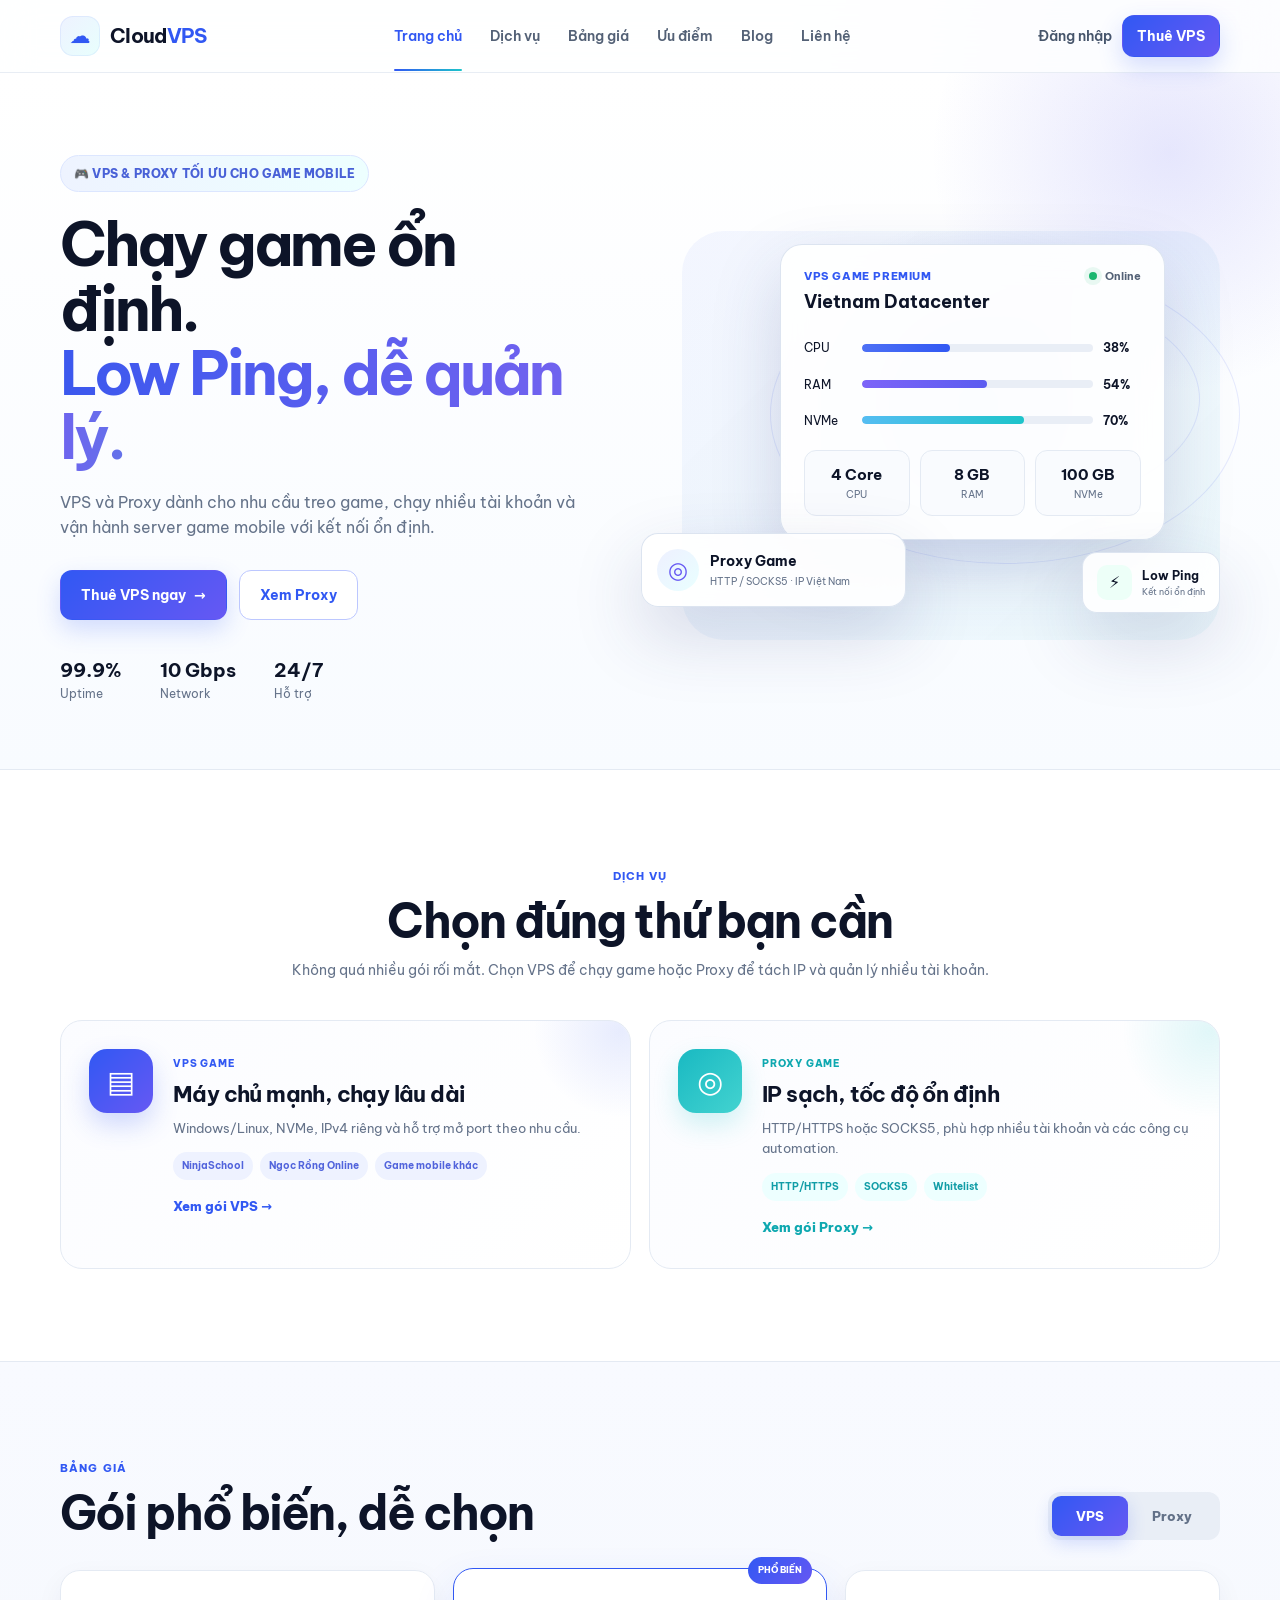
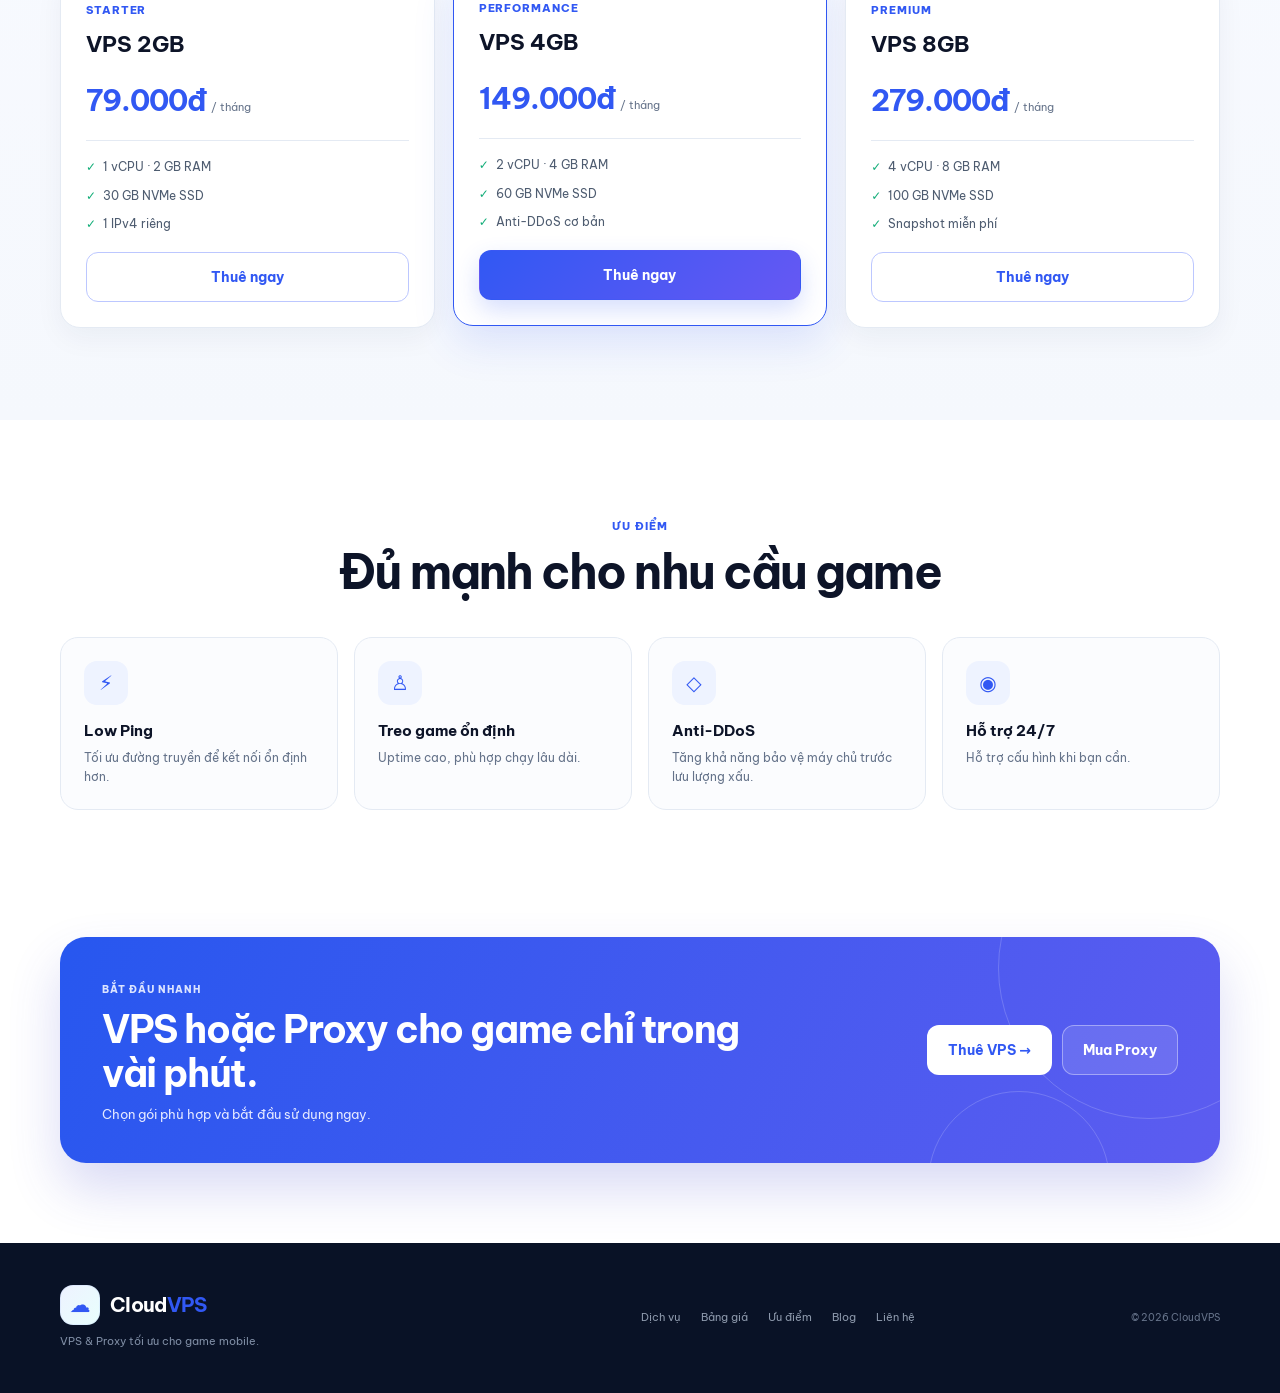
==== commit e9bd97c0: "Add Blog navigation to homepage" ====
--- a/index.html
+++ b/index.html
@@ -27,6 +27,7 @@
         <a href="#services">Dịch vụ</a>
         <a href="#pricing">Bảng giá</a>
         <a href="#features">Ưu điểm</a>
+        <a href="blog.html">Blog</a>
         <a href="#contact">Liên hệ</a>
       </nav>
 
@@ -235,7 +236,7 @@
         <a class="brand footer-brand" href="#home"><span class="brand-mark">☁</span><strong>Cloud<span>VPS</span></strong></a>
         <p>VPS & Proxy tối ưu cho game mobile.</p>
       </div>
-      <div class="footer-links"><a href="#services">Dịch vụ</a><a href="#pricing">Bảng giá</a><a href="#features">Ưu điểm</a><a href="#contact">Liên hệ</a></div>
+      <div class="footer-links"><a href="#services">Dịch vụ</a><a href="#pricing">Bảng giá</a><a href="#features">Ưu điểm</a><a href="blog.html">Blog</a><a href="#contact">Liên hệ</a></div>
       <span class="copyright">© 2026 CloudVPS</span>
     </div>
   </footer>
--- a/style.css
+++ b/style.css
@@ -1 +1,29 @@
-:root{--bg:#f7f9fc;--surface:#fff;--text:#0d1428;--muted:#66758b;--line:#e7edf5;--primary:#3158f3;--violet:#5b5cf0;--cyan:#20c8ce;--navy:#0b1327;--shadow:0 18px 48px rgba(22,36,75,.1)}*{box-sizing:border-box;margin:0;padding:0}html{scroll-behavior:smooth}body{font-family:'Be Vietnam Pro',system-ui,sans-serif;color:var(--text);background:var(--bg);line-height:1.6;overflow-x:hidden}a{text-decoration:none;color:inherit}button{font:inherit}.container{width:min(1180px,calc(100% - 40px));margin:auto}.header{position:sticky;top:0;z-index:1000;background:rgba(255,255,255,.92);backdrop-filter:blur(16px);border-bottom:1px solid var(--line)}.nav{height:72px;display:flex;align-items:center;justify-content:space-between;gap:18px}.brand{display:flex;align-items:center;gap:10px;font-size:20px}.brand strong span{color:var(--primary)}.brand-icon{width:40px;height:40px;border-radius:12px;background:linear-gradient(135deg,#eef2ff,#e9fffd);display:grid;place-items:center;color:var(--primary);font-weight:800}.menu{display:flex;gap:26px;align-items:center}.menu a{font-size:12px;font-weight:600;color:#536176;position:relative}.menu a:hover,.menu a.active{color:var(--primary)}.menu a.active:after{content:'';position:absolute;left:0;right:0;bottom:-24px;height:2px;background:var(--primary)}.nav-actions{display:flex;align-items:center;gap:9px}.login{font-size:12px;font-weight:600}.menu-btn{display:none;border:0;background:transparent;font-size:24px}.btn{display:inline-flex;align-items:center;justify-content:center;gap:8px;padding:13px 18px;border-radius:10px;border:1px solid transparent;background:linear-gradient(135deg,var(--primary),var(--violet));color:#fff;font-size:12px;font-weight:700;box-shadow:0 10px 22px rgba(49,88,243,.22);transition:.2s}.btn:hover{transform:translateY(-2px)}.btn-sm{padding:9px 14px}.btn-outline,.btn-ghost{background:#fff;color:var(--primary);border-color:#bbc6ff;box-shadow:none}.btn-light{background:#fff;color:var(--primary);box-shadow:none}.btn-glass{background:rgba(255,255,255,.12);border-color:rgba(255,255,255,.4);box-shadow:none}.btn-full{width:100%}.hero{padding:62px 0 46px;background:linear-gradient(180deg,#fff,#f8fbff);overflow:hidden}.hero-grid{display:grid;grid-template-columns:.92fr 1.08fr;gap:48px;align-items:center}.eyebrow{display:inline-block;padding:7px 12px;border-radius:999px;background:linear-gradient(90deg,#eef3ff,#edffff);border:1px solid #dce6ff;color:#4961d7;font-size:10px;font-weight:800}.hero h1{font-size:clamp(42px,4.4vw,64px);line-height:1.08;letter-spacing:-2.8px;margin-top:18px}.hero h1 span{background:linear-gradient(100deg,#3858ef,#20c8ce);-webkit-background-clip:text;color:transparent}.hero-left>p{font-size:14px;color:var(--muted);max-width:620px;margin-top:17px}.hero-actions{display:flex;gap:12px;flex-wrap:wrap;margin-top:26px}.hero-stats{display:flex;gap:38px;margin-top:34px;flex-wrap:wrap}.hero-stats>div{display:flex;gap:10px;align-items:center}.stat-icon{width:42px;height:42px;border-radius:50%;display:grid;place-items:center;background:#eef3ff;color:var(--primary)}.hero-stats strong,.hero-stats small{display:block}.hero-stats strong{font-size:18px}.hero-stats small{font-size:10px;color:var(--muted)}.hero-right{position:relative;min-height:430px}.hero-right:before{content:'';position:absolute;inset:10% 0 0 8%;border-radius:40px;background:radial-gradient(circle at 55% 42%,rgba(49,88,243,.16),transparent 55%),linear-gradient(135deg,rgba(91,92,240,.05),rgba(32,200,206,.05))}.server-stack{position:absolute;left:20px;bottom:40px;width:125px;height:280px;opacity:.32}.server-stack i{position:absolute;width:92px;height:230px;border-radius:12px;background:linear-gradient(180deg,#c5d5ff,#86a9e5 65%,#708dc9);box-shadow:inset 0 0 0 1px rgba(255,255,255,.7)}.server-stack i:first-child{left:0;bottom:0}.server-stack i:last-child{left:55px;bottom:25px;height:260px}.glass{background:rgba(255,255,255,.93);border:1px solid rgba(220,227,240,.95);backdrop-filter:blur(16px);box-shadow:0 24px 60px rgba(40,55,115,.16)}.vps-card{position:absolute;right:60px;top:16px;width:355px;padding:20px;border-radius:19px;z-index:3}.card-title{display:flex;justify-content:space-between}.card-title strong,.card-title span{display:block}.card-title strong{font-size:17px}.card-title span{font-size:10px;color:var(--muted)}.online{font-size:9px;color:#59667a}.online i{display:inline-block;width:7px;height:7px;border-radius:50%;background:#1ab56f;margin-right:4px}.usage{display:grid;gap:15px;margin-top:18px}.usage-row{display:grid;grid-template-columns:43px 1fr 34px;gap:9px;align-items:center;font-size:10px}.progress{height:7px;border-radius:999px;background:#e8edf5;overflow:hidden}.progress i{display:block;height:100%;border-radius:999px;background:linear-gradient(90deg,#4568f4,#3158f3)}.progress.purple i{background:linear-gradient(90deg,#745efa,#5b5cf0)}.progress.cyan i{background:linear-gradient(90deg,#4bbff1,#20c8ce)}.specs{display:grid;grid-template-columns:repeat(3,1fr);gap:10px;margin-top:18px}.specs div{padding:12px;border:1px solid var(--line);border-radius:10px;background:#f9fbfe;text-align:center}.specs strong,.specs span{display:block}.specs span{font-size:9px;color:var(--muted)}.proxy-card{position:absolute;right:0;bottom:28px;width:275px;padding:17px;border-radius:17px;z-index:4}.proxy-head{display:flex;align-items:center;gap:10px}.proxy-icon{width:38px;height:38px;border-radius:50%;display:grid;place-items:center;background:#eef0ff;color:var(--violet);font-size:20px}.proxy-head strong,.proxy-head span{display:block}.proxy-head strong{font-size:14px}.proxy-head span{font-size:9px;color:var(--muted)}.tags{display:flex;gap:6px;flex-wrap:wrap;margin-top:11px}.tags span{font-size:8px;padding:6px 8px;border:1px solid var(--line);border-radius:8px;background:#f8fafc}.tech-strip{background:#fff;border-top:1px solid var(--line);border-bottom:1px solid var(--line)}.tech-list{min-height:68px;display:grid;grid-template-columns:repeat(7,1fr);align-items:center;gap:8px}.tech-list div{display:flex;justify-content:center;gap:8px;align-items:center;font-size:10px;color:#58667a}.tech-list span{font-size:17px;color:var(--primary)}.section{padding:86px 0}.section-head{display:flex;justify-content:space-between;align-items:end;gap:28px;margin-bottom:30px}.section-kicker{font-size:9px;font-weight:800;letter-spacing:1px;color:var(--primary)}.section-head h2,.center-head h2,.management h2{font-size:clamp(30px,3.4vw,44px);line-height:1.15;letter-spacing:-1.6px;margin-top:6px}.section-head>p{max-width:480px;color:var(--muted);font-size:11px}.center-head{text-align:center;max-width:760px;margin:0 auto 36px}.center-head p{font-size:11px;color:var(--muted);margin-top:9px}.game-services{background:#fff}.game-grid{display:grid;grid-template-columns:repeat(3,1fr);gap:18px}.game-card{background:#fff;border:1px solid var(--line);border-radius:18px;overflow:hidden;box-shadow:0 12px 30px rgba(26,39,76,.055)}.game-thumb{height:150px;display:grid;place-items:center;position:relative;overflow:hidden}.ninja-thumb{background:linear-gradient(135deg,#173d98,#3b70df)}.ninja-thumb:before{content:'忍';font-size:72px;color:rgba(255,255,255,.9);text-shadow:0 0 28px rgba(255,255,255,.3)}.nro-thumb{background:linear-gradient(135deg,#0d803c,#2bb06a)}.orb-ball{width:78px;height:78px;border-radius:50%;display:grid;place-items:center;background:radial-gradient(circle at 35% 30%,#ffd44d,#f29b15 70%,#bc6610);font-size:28px;color:#9d3514;box-shadow:0 0 32px rgba(255,210,74,.5)}.other-thumb{background:linear-gradient(135deg,#563ac5,#9f55f6)}.controller{width:110px;height:70px;border-radius:34px;background:linear-gradient(135deg,#2f256e,#4b2d9b);display:grid;place-items:center;color:#a0ecff;font-size:35px;box-shadow:0 0 30px rgba(128,77,255,.45)}.game-body{padding:18px}.game-body h3{font-size:16px}.game-body p{font-size:10px;color:var(--muted);min-height:45px;margin-top:5px}.chips{display:flex;gap:6px;flex-wrap:wrap;margin-top:12px}.chips span{font-size:8px;font-weight:700;color:#4d5eee;background:#eef3ff;border-radius:999px;padding:5px 7px}.pricing-section{background:#f8faff}.pricing-title{align-items:center}.pricing-tools{display:flex;gap:14px;align-items:center;flex-wrap:wrap}.service-tabs,.billing-tabs{display:flex;background:#edf2f7;padding:4px;border-radius:10px}.service-tabs button,.billing-tabs button{border:0;background:transparent;border-radius:8px;padding:8px 18px;font-size:10px;font-weight:700;color:#68768a;cursor:pointer}.service-tabs button.active{background:linear-gradient(135deg,var(--primary),var(--violet));color:#fff}.billing-tabs button.active{background:#fff;color:var(--primary);box-shadow:0 4px 12px rgba(25,38,70,.07)}.billing-tabs span{color:#18aa6f}.pricing-panel{display:none}.pricing-panel.active{display:block}.vps-pricing-grid{display:grid;grid-template-columns:repeat(4,1fr);gap:15px}.price-card,.proxy-price-card{position:relative;background:#fff;border:1px solid var(--line);border-radius:17px;padding:21px;box-shadow:0 10px 28px rgba(26,39,76,.05)}.price-card.featured{border:1.5px solid var(--primary);box-shadow:0 18px 38px rgba(49,88,243,.14);transform:translateY(-5px)}.popular{position:absolute;right:13px;top:-12px;padding:5px 9px;border-radius:999px;background:linear-gradient(135deg,var(--primary),var(--violet));color:#fff;font-size:7px;font-weight:800}.plan-label{font-size:11px;font-weight:800}.plan-name{font-size:9px;font-weight:700;color:#4c5d75}.price{margin:16px 0}.price b{font-size:26px;color:var(--primary)}.price span{font-size:9px;margin-left:4px;color:#56647a}.price-card ul,.proxy-price-card ul{list-style:none;display:grid;gap:9px;border-top:1px solid var(--line);padding-top:15px;margin-top:15px}.price-card li,.proxy-price-card li{font-size:10px;color:#4f5e73}.proxy-pricing-grid{display:grid;grid-template-columns:repeat(3,1fr);gap:18px;max-width:930px;margin:auto}.featured-proxy{border-color:#7f75f8;box-shadow:0 18px 38px rgba(91,92,240,.12)}.proxy-title{display:flex;align-items:center;gap:10px}.proxy-title>span{width:42px;height:42px;border-radius:50%;display:grid;place-items:center;background:#edf2ff;color:var(--violet);font-size:20px}.proxy-title strong,.proxy-title small{display:block}.proxy-title strong{font-size:14px}.proxy-title small{font-size:8px;color:var(--muted)}.proxy-price{font-size:26px;color:var(--violet);font-weight:800;margin:15px 0}.proxy-price small{font-size:9px;color:var(--muted)}.features{background:#fff}.feature-grid{display:grid;grid-template-columns:repeat(4,1fr);gap:15px}.feature-grid article{padding:20px;border:1px solid var(--line);border-radius:15px;background:#fbfcfe}.feature-icon{width:40px;height:40px;border-radius:11px;display:grid;place-items:center;background:#eef3ff;color:var(--primary);font-size:18px;margin-bottom:13px}.feature-grid h3{font-size:13px}.feature-grid p{font-size:9px;color:var(--muted);margin-top:5px}.management{background:#f7f9fd}.management-grid{display:grid;grid-template-columns:.72fr 1.28fr;gap:55px;align-items:center}.management-copy>p{font-size:11px;color:var(--muted);margin-top:12px}.check-list{display:grid;grid-template-columns:1fr 1fr;gap:12px 20px;margin-top:22px}.check-list div{font-size:10px;color:#4f5e72}.dashboard{display:grid;grid-template-columns:135px 1fr;background:#0c1429;color:#fff;border-radius:19px;overflow:hidden;box-shadow:0 26px 52px rgba(8,17,36,.24)}.dash-sidebar{padding:18px 12px;background:#0a1122;display:flex;flex-direction:column;gap:6px}.dash-brand{font-size:10px;font-weight:700;margin-bottom:8px}.dash-sidebar a{font-size:9px;color:#8895aa;padding:8px 9px;border-radius:8px}.dash-sidebar a.active{background:#1b2a58;color:#fff}.dash-content{padding:18px}.dash-head{display:flex;justify-content:space-between}.dash-head strong{font-size:13px}.dash-head span{font-size:8px;color:#8b97a9}.chart-wrap{height:220px;position:relative;margin-top:14px;border-radius:12px;background:linear-gradient(180deg,#101c39,#0f1930);overflow:hidden}.chart-line{position:absolute;left:5%;right:5%;top:48%;height:3px;background:linear-gradient(90deg,#8b62ff,#2bd0d0);transform:skewY(-8deg);box-shadow:0 0 18px rgba(91,92,240,.45)}.chart-line:after{content:'';position:absolute;left:15%;right:15%;top:-28px;height:3px;background:inherit;transform:skewY(15deg)}.dash-stats{display:grid;grid-template-columns:repeat(4,1fr);gap:9px;margin-top:10px}.dash-stats div{padding:10px;border-radius:10px;background:#101c39}.dash-stats span,.dash-stats strong,.dash-stats small{display:block}.dash-stats span{font-size:8px;color:#8c98aa}.dash-stats strong{font-size:15px}.dash-stats small{font-size:7px;color:#6e7c91}.faq{background:#fff}.faq-grid{display:grid;grid-template-columns:repeat(5,1fr);gap:10px}.faq details{border:1px solid var(--line);border-radius:12px;padding:14px;background:#fbfcfe}.faq summary{font-size:9px;font-weight:700;cursor:pointer}.faq p{font-size:8px;color:var(--muted);padding-top:8px}.cta-section{padding:30px 0 70px;background:#fff}.cta-box{display:grid;grid-template-columns:auto 1fr auto;align-items:center;gap:24px;padding:25px 30px;border-radius:18px;background:linear-gradient(110deg,#2459f0,#5361f3 55%,#8f4ff0);color:#fff;box-shadow:0 20px 42px rgba(57,75,211,.2)}.cta-icon{width:80px;height:68px;border-radius:18px;background:rgba(255,255,255,.12);display:grid;place-items:center;font-size:36px}.cta-copy h2{font-size:21px;line-height:1.25}.cta-copy p{font-size:10px;color:#dde6ff}.cta-actions{display:flex;gap:10px;flex-wrap:wrap}.footer{background:#09101f;color:#fff;padding:56px 0 24px}.footer-grid{display:grid;grid-template-columns:1.6fr repeat(3,1fr);gap:48px}.footer-about p{font-size:9px;color:#8290a4;max-width:310px;margin-top:12px}.footer h4{font-size:10px;margin-bottom:13px}.footer-grid>div:not(:first-child){display:flex;flex-direction:column;align-items:flex-start}.footer-grid a,.footer-grid span{font-size:9px;color:#8290a4;margin-bottom:8px}.footer-bottom{border-top:1px solid rgba(255,255,255,.08);margin-top:34px;padding-top:18px;display:flex;justify-content:space-between;color:#627086;font-size:8px}@media(max-width:1120px){.menu{gap:17px}.menu a{font-size:11px}.hero-grid{grid-template-columns:1fr}.hero-right{min-height:470px}.vps-card{right:22%}.proxy-card{right:12%}.vps-pricing-grid{grid-template-columns:repeat(2,1fr)}.price-card.featured{transform:none}.feature-grid{grid-template-columns:repeat(2,1fr)}.management-grid{grid-template-columns:1fr}}@media(max-width:900px){.menu{display:none;position:absolute;left:20px;right:20px;top:72px;background:#fff;border:1px solid var(--line);box-shadow:var(--shadow);border-radius:15px;padding:15px;flex-direction:column;align-items:flex-start}.menu.show{display:flex}.menu a.active:after{display:none}.menu-btn{display:block}.login,.nav-actions>.btn{display:none}.section-head{display:block}.section-head>p{margin-top:10px}.tech-list{grid-template-columns:repeat(4,1fr);padding:13px 0}.game-grid{grid-template-columns:1fr 1fr}.pricing-tools{margin-top:15px}.faq-grid{grid-template-columns:1fr 1fr}.footer-grid{grid-template-columns:repeat(2,1fr)}.cta-box{grid-template-columns:1fr}.cta-icon{display:none}}@media(max-width:700px){.container{width:min(100% - 28px,1180px)}.hero{padding-top:42px}.hero h1{font-size:42px}.hero-right{min-height:510px}.vps-card{left:0;right:0;width:auto}.proxy-card{left:18px;right:18px;width:auto}.tech-list{grid-template-columns:repeat(2,1fr)}.game-grid,.vps-pricing-grid,.proxy-pricing-grid,.feature-grid{grid-template-columns:1fr}.pricing-tools{flex-direction:column;align-items:flex-start}.check-list{grid-template-columns:1fr}.dashboard{grid-template-columns:1fr}.dash-sidebar{display:none}.dash-stats{grid-template-columns:repeat(2,1fr)}.faq-grid{grid-template-columns:1fr}.footer-grid{grid-template-columns:1fr}.footer-bottom{flex-direction:column;gap:5px}.cta-box{padding:24px 20px}.cta-copy h2{font-size:18px}}@media(max-width:420px){.hero h1{font-size:36px}.hero-left>p{font-size:12px}.hero-right{min-height:540px}.service-tabs button,.billing-tabs button{padding:8px 13px}.cta-actions .btn{width:100%}.dash-stats{grid-template-columns:1fr}.chart-wrap{height:190px}.section{padding:68px 0}}+:root{
+  --bg:#f7f9fc;--surface:#ffffff;--surface-2:#f2f5fb;--text:#0d1428;--muted:#65738a;
+  --line:#e4eaf3;--primary:#3158f3;--violet:#6658f3;--cyan:#1dc4ca;--navy:#091226;
+  --shadow:0 18px 48px rgba(24,39,79,.10);--shadow-lg:0 28px 70px rgba(42,58,124,.18)
+}
+*{box-sizing:border-box;margin:0;padding:0}
+html{scroll-behavior:smooth}
+body{font-family:'Be Vietnam Pro',system-ui,sans-serif;color:var(--text);background:var(--bg);line-height:1.6;overflow-x:hidden}
+a{text-decoration:none;color:inherit}button{font:inherit}.container{width:min(1160px,calc(100% - 40px));margin:auto}
+.ambient{position:fixed;border-radius:50%;filter:blur(90px);opacity:.12;z-index:-2;pointer-events:none}.ambient-a{width:520px;height:520px;background:#6771ff;right:-180px;top:-180px}.ambient-b{width:430px;height:430px;background:#20c8ce;left:-220px;top:620px}
+.header{position:sticky;top:0;z-index:1000;background:rgba(255,255,255,.88);backdrop-filter:blur(18px);border-bottom:1px solid rgba(227,233,242,.82)}
+.nav{height:72px;display:flex;align-items:center;justify-content:space-between;gap:20px}.brand{display:flex;align-items:center;gap:10px;min-width:max-content}.brand-mark{width:40px;height:40px;border-radius:13px;display:grid;place-items:center;background:linear-gradient(135deg,#eef2ff,#e8fffd);color:var(--primary);font-size:21px;box-shadow:inset 0 0 0 1px rgba(49,88,243,.08)}.brand strong{font-size:20px;letter-spacing:-.7px}.brand strong span{color:var(--primary)}
+.menu{display:flex;align-items:center;gap:28px}.menu a{position:relative;font-size:14px;font-weight:600;color:#536176;transition:color .25s ease}.menu a:hover,.menu a.active{color:var(--primary)}.menu a:after{content:'';position:absolute;height:2px;left:50%;right:50%;bottom:-24px;background:linear-gradient(90deg,var(--primary),var(--cyan));transition:left .25s ease,right .25s ease;border-radius:999px}.menu a:hover:after,.menu a.active:after{left:0;right:0}
+.nav-actions{display:flex;align-items:center;gap:10px}.login{font-size:14px;font-weight:600;color:#46556b}.menu-btn{display:none;border:0;background:transparent;font-size:25px;cursor:pointer;color:var(--text)}
+.btn{position:relative;overflow:hidden;display:inline-flex;align-items:center;justify-content:center;gap:8px;padding:13px 20px;border-radius:12px;border:1px solid transparent;background:linear-gradient(135deg,var(--primary),var(--violet));color:#fff;font-size:14px;font-weight:700;box-shadow:0 10px 24px rgba(49,88,243,.20);transition:transform .28s cubic-bezier(.2,.8,.2,1),box-shadow .28s ease,border-color .28s ease}.btn:before{content:'';position:absolute;top:-120%;left:-45%;width:34%;height:340%;background:linear-gradient(90deg,transparent,rgba(255,255,255,.34),transparent);transform:rotate(20deg);transition:left .55s ease}.btn:hover:before{left:120%}.btn:hover{transform:translateY(-3px);box-shadow:0 17px 34px rgba(49,88,243,.28)}.btn-small{padding:9px 14px}.btn-outline,.btn-ghost{background:#fff;color:var(--primary);border-color:#bcc7ff;box-shadow:none}.btn-outline:hover,.btn-ghost:hover{border-color:#8ca0ff;box-shadow:0 12px 26px rgba(49,88,243,.10)}.btn-cyan{background:linear-gradient(135deg,#15b8c1,#31d0d0);box-shadow:0 10px 24px rgba(29,196,202,.22)}.btn-full{width:100%}.btn-light{background:#fff;color:var(--primary);box-shadow:none}.btn-glass{background:rgba(255,255,255,.12);border-color:rgba(255,255,255,.38);box-shadow:none}.btn-glass:hover{background:rgba(255,255,255,.19)}
+.section-shell{position:relative;overflow:hidden}.hero{padding:82px 0 66px;background:linear-gradient(180deg,#fff 0%,#f8fbff 100%)}.hero:before{content:'';position:absolute;width:520px;height:520px;border-radius:50%;right:-150px;top:-180px;background:radial-gradient(circle,rgba(91,92,240,.15),transparent 65%);animation:breathe 6s ease-in-out infinite}.hero-grid{display:grid;grid-template-columns:.95fr 1.05fr;gap:58px;align-items:center}.eyebrow{display:inline-flex;padding:8px 13px;border-radius:999px;background:linear-gradient(90deg,#eef3ff,#edffff);border:1px solid #dce6ff;color:#4961d7;font-size:12px;font-weight:800;letter-spacing:.2px}.hero h1{font-size:clamp(46px,4.7vw,68px);line-height:1.07;letter-spacing:-3px;margin-top:20px}.hero h1 span{background:linear-gradient(90deg,#3b58ee,#7062ef,#20c8ce,#3b58ee);background-size:260% 100%;-webkit-background-clip:text;color:transparent;animation:gradientShift 6s linear infinite}.hero-copy>p{font-size:16px;color:var(--muted);max-width:610px;margin-top:20px}.hero-actions{display:flex;gap:12px;flex-wrap:wrap;margin-top:29px}.trust-row{display:flex;gap:38px;flex-wrap:wrap;margin-top:35px}.trust-row div{display:flex;flex-direction:column}.trust-row strong{font-size:19px}.trust-row span{font-size:12px;color:var(--muted);margin-top:-2px}
+.hero-visual{position:relative;min-height:440px}.hero-visual:before{content:'';position:absolute;inset:5% 0 2% 7%;border-radius:42px;background:radial-gradient(circle at 55% 42%,rgba(49,88,243,.16),transparent 50%),linear-gradient(135deg,rgba(49,88,243,.05),rgba(29,196,202,.06))}.orbit{position:absolute;border:1px solid rgba(77,105,239,.13);border-radius:50%;animation:orbitPulse 7s ease-in-out infinite}.orbit-a{width:390px;height:220px;right:20px;top:80px}.orbit-b{width:470px;height:300px;right:-20px;top:55px;animation-delay:-2s}.glass{background:rgba(255,255,255,.91);backdrop-filter:blur(17px);border:1px solid rgba(219,227,240,.95);box-shadow:var(--shadow-lg)}.main-server-card{position:absolute;width:385px;right:55px;top:35px;padding:23px;border-radius:22px;z-index:4}.floating-card{animation:floatCard 5s ease-in-out infinite}.server-head{display:flex;justify-content:space-between;gap:15px;align-items:flex-start}.server-head small,.server-head strong{display:block}.server-head small{font-size:11px;color:var(--primary);font-weight:800;letter-spacing:.6px}.server-head strong{font-size:18px;margin-top:2px}.status{font-size:11px;color:#536176;font-weight:700;white-space:nowrap}.status i{display:inline-block;width:8px;height:8px;border-radius:50%;background:#1ab76f;margin-right:5px;box-shadow:0 0 0 5px rgba(26,183,111,.09);animation:statusPulse 2s ease-in-out infinite}.server-usage{display:grid;gap:17px;margin-top:22px}.server-usage>div{display:grid;grid-template-columns:48px 1fr 38px;gap:10px;align-items:center;font-size:12px}.meter{height:8px;border-radius:999px;background:#e9eef6;overflow:hidden}.meter i{display:block;height:100%;border-radius:inherit;background:linear-gradient(90deg,#4d70f5,#3158f3)}.meter.violet i{background:linear-gradient(90deg,#7d64f8,#5b5cf0)}.meter.cyan i{background:linear-gradient(90deg,#55bdf2,#1dc4ca)}.server-specs{display:grid;grid-template-columns:repeat(3,1fr);gap:10px;margin-top:20px}.server-specs div{text-align:center;padding:12px;border-radius:12px;border:1px solid var(--line);background:#f9fbfe}.server-specs strong,.server-specs span{display:block}.server-specs strong{font-size:15px}.server-specs span{font-size:10px;color:var(--muted)}.mini-proxy{position:absolute;width:265px;left:0;bottom:42px;padding:15px;border-radius:17px;display:flex;gap:11px;align-items:center;z-index:5}.floating-card-secondary{animation:floatCard 5.4s ease-in-out infinite reverse}.proxy-icon{width:42px;height:42px;flex:0 0 42px;border-radius:50%;display:grid;place-items:center;background:linear-gradient(135deg,#eef0ff,#e9ffff);color:var(--violet);font-size:23px}.mini-proxy strong,.mini-proxy span{display:block}.mini-proxy strong{font-size:14px}.mini-proxy span{font-size:10px;color:var(--muted);margin-top:1px}.ping-badge{position:absolute;right:0;bottom:36px;padding:12px 14px;border-radius:15px;display:flex;align-items:center;gap:10px;z-index:5;animation:floatCard 4.6s ease-in-out infinite}.ping-badge>span{width:35px;height:35px;border-radius:10px;background:#edfff8;display:grid;place-items:center}.ping-badge strong,.ping-badge small{display:block}.ping-badge strong{font-size:12px}.ping-badge small{font-size:9px;color:var(--muted)}
+.section{padding:92px 0}.section-heading{max-width:720px;margin:0 auto 38px;text-align:center}.section-label{font-size:11px;font-weight:800;letter-spacing:1.1px;color:var(--primary)}.section-heading h2,.pricing-top h2{font-size:clamp(32px,3.7vw,48px);letter-spacing:-1.9px;line-height:1.14;margin-top:7px}.section-heading p{font-size:14px;color:var(--muted);margin-top:11px}.services{background:#fff;border-top:1px solid var(--line);border-bottom:1px solid var(--line)}.service-grid{display:grid;grid-template-columns:1fr 1fr;gap:18px}.service-card{position:relative;overflow:hidden;display:grid;grid-template-columns:auto 1fr;gap:20px;padding:28px;border-radius:22px;border:1px solid var(--line);background:linear-gradient(135deg,#fbfcff,#fff);transition:transform .35s cubic-bezier(.2,.8,.2,1),box-shadow .35s ease,border-color .35s ease}.service-card:before{content:'';position:absolute;width:180px;height:180px;border-radius:50%;right:-80px;top:-80px;background:radial-gradient(circle,rgba(49,88,243,.11),transparent 68%);transition:transform .45s ease}.service-card:hover{transform:translateY(-8px);box-shadow:0 24px 48px rgba(28,42,82,.11);border-color:#ccd6ff}.service-card:hover:before{transform:scale(1.45)}.service-proxy:before{background:radial-gradient(circle,rgba(29,196,202,.13),transparent 68%)}.service-proxy:hover{border-color:#c7eeee}.service-icon{position:relative;z-index:2;width:64px;height:64px;border-radius:18px;display:grid;place-items:center;background:linear-gradient(135deg,var(--primary),var(--violet));color:#fff;font-size:30px;box-shadow:0 12px 26px rgba(49,88,243,.22);transition:transform .35s ease}.service-card:hover .service-icon{transform:rotate(-4deg) scale(1.08)}.proxy-service-icon{background:linear-gradient(135deg,#19b9c2,#43d3d0);box-shadow:0 12px 26px rgba(29,196,202,.20)}.service-content{position:relative;z-index:2}.service-kicker{font-size:10px;color:var(--primary);font-weight:800;letter-spacing:.8px}.cyan-text{color:#0ea8b0!important}.service-content h3{font-size:22px;letter-spacing:-.6px;margin-top:3px}.service-content p{font-size:13px;color:var(--muted);margin-top:5px}.service-tags{display:flex;gap:7px;flex-wrap:wrap;margin-top:14px}.service-tags span{font-size:10px;font-weight:700;color:#5264dc;background:#eef2ff;border-radius:999px;padding:6px 9px}.proxy-tags span{color:#119da7;background:#edffff}.text-link{display:inline-flex;margin-top:16px;color:var(--primary);font-size:13px;font-weight:800;transition:gap .25s ease,transform .25s ease}.text-link:hover{transform:translateX(4px)}
+.pricing{background:linear-gradient(180deg,#f8faff,#f5f8fd)}.pricing-top{display:flex;align-items:end;justify-content:space-between;gap:24px;margin-bottom:30px}.service-tabs{display:flex;padding:4px;border-radius:12px;background:#e9eef6}.service-tabs button{border:0;background:transparent;padding:10px 24px;border-radius:9px;color:#637188;font-size:13px;font-weight:800;cursor:pointer;transition:all .25s ease}.service-tabs button.active{background:linear-gradient(135deg,var(--primary),var(--violet));color:#fff;box-shadow:0 7px 18px rgba(49,88,243,.20)}.pricing-panel{display:none}.pricing-panel.active{display:block;animation:panelIn .45s ease both}.pricing-grid{display:grid;grid-template-columns:repeat(3,1fr);gap:18px}.proxy-price-grid{grid-template-columns:repeat(2,1fr);max-width:760px;margin:auto}.price-card{position:relative;padding:25px;border-radius:20px;border:1px solid var(--line);background:#fff;box-shadow:0 10px 28px rgba(25,39,75,.05);transition:transform .34s cubic-bezier(.2,.8,.2,1),box-shadow .34s ease,border-color .34s ease}.price-card:hover{transform:translateY(-8px);box-shadow:0 23px 48px rgba(31,46,91,.11);border-color:#cbd5ff}.price-card.featured{border:1.5px solid var(--primary);box-shadow:0 18px 42px rgba(49,88,243,.13);transform:translateY(-4px)}.price-card.featured:hover{transform:translateY(-11px)}.proxy-featured{border-color:#47cdd0!important}.plan{font-size:11px;color:var(--primary);font-weight:800;letter-spacing:.9px}.price-card h3{font-size:22px;margin-top:5px}.price{display:flex;align-items:baseline;gap:5px;margin:16px 0}.price strong{font-size:29px;letter-spacing:-1px;color:var(--primary)}.proxy-price strong{color:#10aeb5}.price span{font-size:11px;color:var(--muted)}.price-card ul{list-style:none;display:grid;gap:9px;padding-top:16px;border-top:1px solid var(--line);margin-top:15px;margin-bottom:19px}.price-card li{font-size:12px;color:#4e5c70}.price-card li:before{content:'✓';color:#12ad78;font-weight:800;margin-right:7px}.popular{position:absolute;right:14px;top:-12px;border-radius:999px;padding:6px 10px;background:linear-gradient(135deg,var(--primary),var(--violet));color:#fff;font-size:9px;font-weight:800}.cyan-popular{background:linear-gradient(135deg,#15b8c1,#33cecd)}
+.features{background:#fff}.feature-grid{display:grid;grid-template-columns:repeat(4,1fr);gap:16px}.feature-card{position:relative;overflow:hidden;padding:23px;border:1px solid var(--line);border-radius:18px;background:#fbfcfe;transition:transform .32s ease,box-shadow .32s ease,background .32s ease}.feature-card:hover{transform:translateY(-7px);background:#fff;box-shadow:0 18px 36px rgba(25,39,75,.08)}.feature-card>span{width:44px;height:44px;border-radius:13px;display:grid;place-items:center;background:#eef3ff;color:var(--primary);font-size:20px;transition:transform .35s ease,background .35s ease}.feature-card:hover>span{transform:scale(1.12) rotate(-5deg);background:#e6edff}.feature-card h3{font-size:15px;margin-top:14px}.feature-card p{font-size:12px;color:var(--muted);margin-top:5px}
+.cta{padding:35px 0 80px;background:#fff}.cta-card{position:relative;overflow:hidden;min-height:220px;border-radius:26px;padding:38px 42px;display:flex;align-items:center;justify-content:space-between;gap:30px;color:#fff;background:linear-gradient(115deg,#2757ef,#5b5cf0 54%,#8c4ff0);background-size:180% 180%;animation:ctaGradient 9s ease infinite;box-shadow:0 26px 52px rgba(64,71,205,.20)}.cta-card:before,.cta-card:after{content:'';position:absolute;border-radius:50%;border:1px solid rgba(255,255,255,.18)}.cta-card:before{width:300px;height:300px;right:-80px;top:-120px}.cta-card:after{width:180px;height:180px;right:110px;bottom:-110px}.cta-card>div{position:relative;z-index:2}.cta-card>div:first-child{max-width:690px}.cta-card>div:first-child>span{font-size:10px;font-weight:800;letter-spacing:1px;color:#dce4ff}.cta-card h2{font-size:clamp(27px,3vw,40px);line-height:1.15;letter-spacing:-1.4px;margin-top:6px}.cta-card p{font-size:13px;color:#e5e9ff;margin-top:9px}.cta-actions{display:flex;gap:10px;flex-wrap:wrap}
+.footer{padding:42px 0;background:var(--navy);color:#fff}.footer-inner{display:grid;grid-template-columns:1.2fr 1fr auto;gap:30px;align-items:center}.footer-brand strong{color:#fff}.footer-inner>div:first-child p{font-size:11px;color:#7f8da4;margin-top:8px}.footer-links{display:flex;gap:20px;flex-wrap:wrap}.footer-links a{font-size:11px;color:#8d99ac;transition:color .25s ease}.footer-links a:hover{color:#fff}.copyright{font-size:10px;color:#66738a}
+.reveal{opacity:0;transform:translateY(24px);transition:opacity .7s ease,transform .7s cubic-bezier(.2,.8,.2,1)}.reveal.is-visible{opacity:1;transform:none}.delay-1{transition-delay:.08s}.delay-2{transition-delay:.16s}.delay-3{transition-delay:.24s}
+@keyframes floatCard{0%,100%{transform:translateY(0)}50%{transform:translateY(-10px)}}@keyframes breathe{0%,100%{transform:scale(1);opacity:.6}50%{transform:scale(1.08);opacity:1}}@keyframes orbitPulse{0%,100%{transform:scale(1);opacity:.7}50%{transform:scale(1.04);opacity:1}}@keyframes gradientShift{0%{background-position:0 50%}100%{background-position:260% 50%}}@keyframes statusPulse{0%,100%{box-shadow:0 0 0 4px rgba(26,183,111,.08)}50%{box-shadow:0 0 0 8px rgba(26,183,111,.03)}}@keyframes panelIn{from{opacity:0;transform:translateY(10px)}to{opacity:1;transform:none}}@keyframes ctaGradient{0%,100%{background-position:0 50%}50%{background-position:100% 50%}}
+@media(max-width:1020px){.menu{gap:18px}.menu a{font-size:13px}.hero-grid{grid-template-columns:1fr;gap:24px}.hero-visual{min-height:460px}.main-server-card{right:18%}.mini-proxy{left:15%}.ping-badge{right:12%}.feature-grid{grid-template-columns:repeat(2,1fr)}}
+@media(max-width:820px){.menu{display:none;position:absolute;left:20px;right:20px;top:72px;flex-direction:column;align-items:flex-start;background:#fff;border:1px solid var(--line);border-radius:16px;padding:17px;box-shadow:var(--shadow)}.menu.show{display:flex}.menu a:after{display:none}.menu-btn{display:block}.login,.nav-actions>.btn{display:none}.service-grid{grid-template-columns:1fr}.pricing-top{align-items:flex-start;flex-direction:column}.pricing-grid{grid-template-columns:1fr 1fr}.proxy-price-grid{max-width:none}.footer-inner{grid-template-columns:1fr 1fr}.copyright{grid-column:1/-1}.cta-card{align-items:flex-start;flex-direction:column}}
+@media(max-width:620px){.container{width:min(100% - 28px,1160px)}.hero{padding:54px 0 42px}.hero h1{font-size:40px;letter-spacing:-2px}.hero-copy>p{font-size:14px}.trust-row{gap:22px}.hero-visual{min-height:500px}.main-server-card{left:0;right:0;width:auto;top:20px}.mini-proxy{left:12px;right:12px;width:auto;bottom:62px}.ping-badge{right:12px;bottom:5px}.section{padding:70px 0}.section-heading h2,.pricing-top h2{font-size:33px}.service-card{grid-template-columns:1fr;padding:23px}.pricing-grid,.proxy-price-grid,.feature-grid{grid-template-columns:1fr}.price-card.featured{transform:none}.price-card.featured:hover{transform:translateY(-7px)}.cta{padding-bottom:60px}.cta-card{padding:30px 23px}.cta-actions{width:100%}.cta-actions .btn{flex:1}.footer-inner{grid-template-columns:1fr}.footer-links{gap:14px}.copyright{grid-column:auto}}
+@media(max-width:420px){.hero h1{font-size:35px}.hero-actions .btn{width:100%}.main-server-card{padding:18px}.server-head{flex-direction:column}.server-specs strong{font-size:13px}.ping-badge{display:none}.mini-proxy{bottom:20px}.hero-visual{min-height:470px}.cta-actions .btn{width:100%;flex:auto}}
+@media(prefers-reduced-motion:reduce){html{scroll-behavior:auto}*,*:before,*:after{animation:none!important;transition:none!important}.reveal{opacity:1;transform:none}}
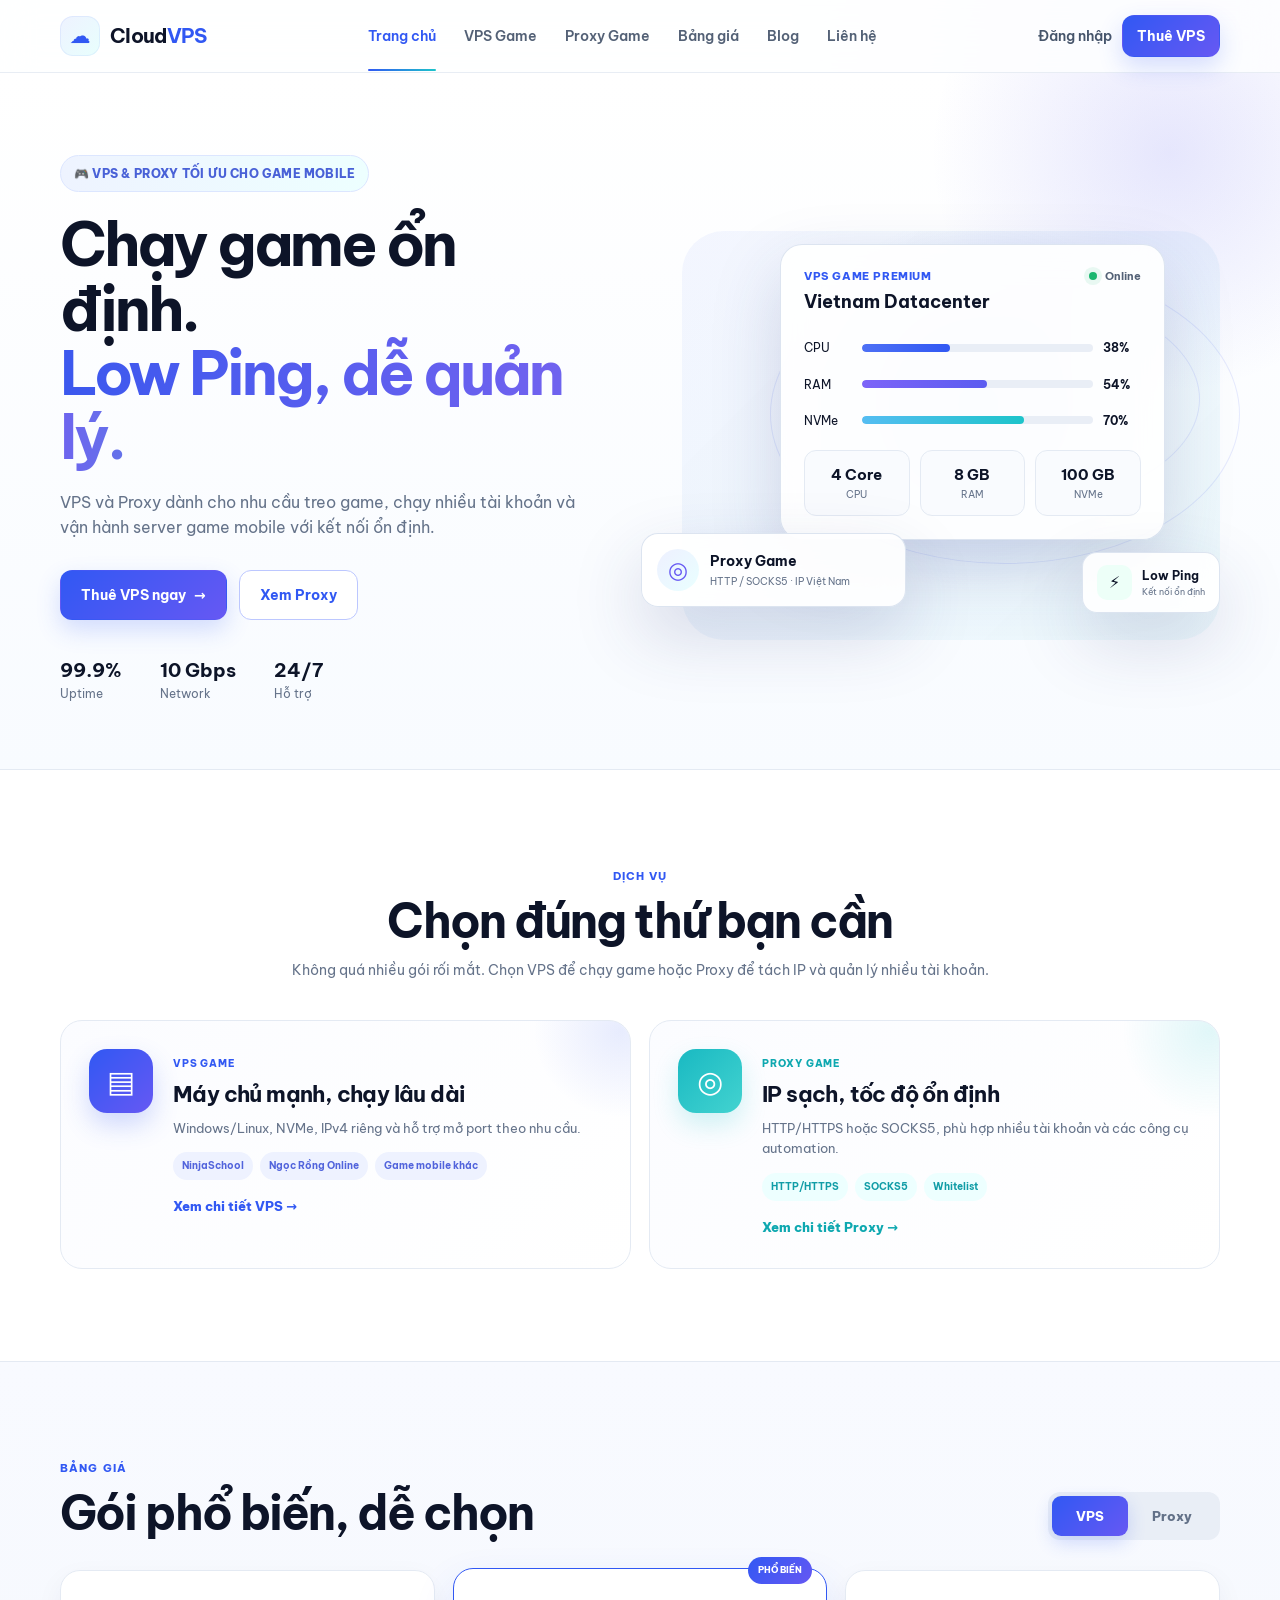
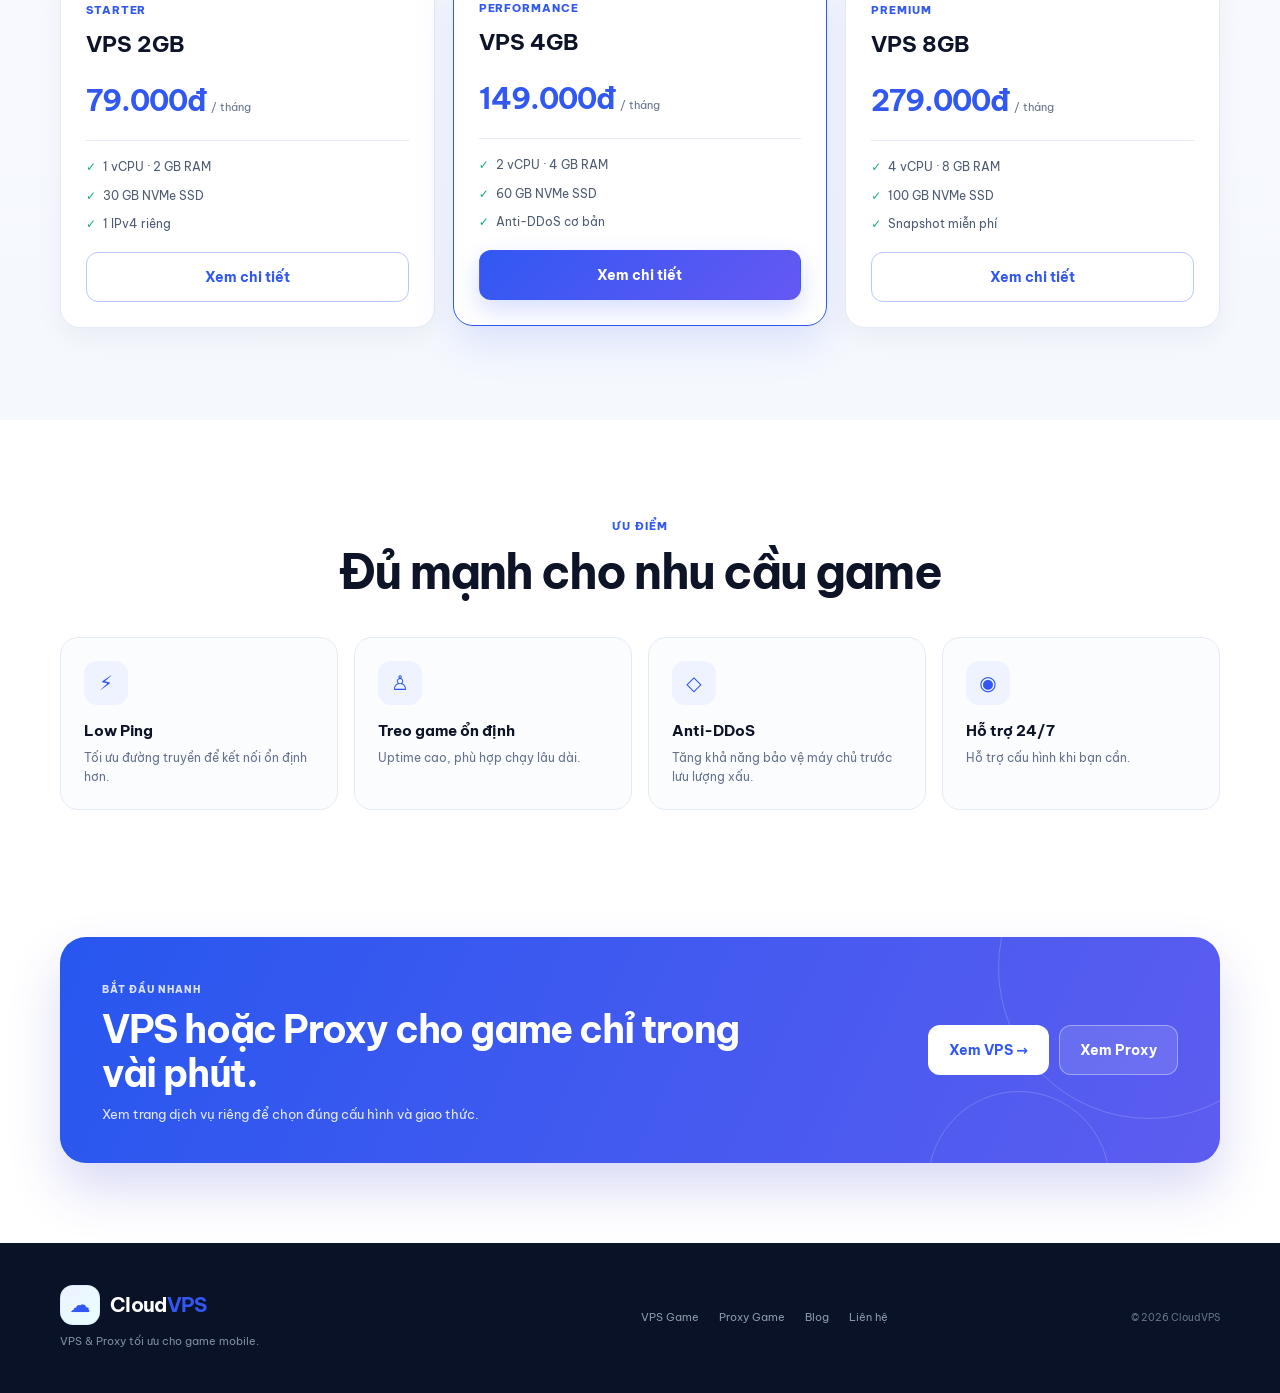
==== commit 5a44ebc9: "Link homepage to dedicated VPS and Proxy SEO pages" ====
--- a/index.html
+++ b/index.html
@@ -5,6 +5,8 @@
   <meta name="viewport" content="width=device-width, initial-scale=1.0" />
   <meta name="theme-color" content="#ffffff" />
   <meta name="description" content="CloudVPS - VPS & Proxy tối ưu cho game mobile, low ping, ổn định và hỗ trợ 24/7." />
+  <meta name="robots" content="index,follow,max-image-preview:large" />
+  <link rel="canonical" href="https://buiduchuong.github.io/cloudvps-game/" />
   <title>CloudVPS - VPS & Proxy cho game mobile</title>
   <link rel="preconnect" href="https://fonts.googleapis.com" />
   <link rel="preconnect" href="https://fonts.gstatic.com" crossorigin />
@@ -17,23 +19,18 @@
 
   <header class="header">
     <div class="container nav">
-      <a class="brand" href="#home">
-        <span class="brand-mark">☁</span>
-        <strong>Cloud<span>VPS</span></strong>
-      </a>
-
+      <a class="brand" href="#home"><span class="brand-mark">☁</span><strong>Cloud<span>VPS</span></strong></a>
       <nav class="menu" id="menu">
         <a class="active" href="#home">Trang chủ</a>
-        <a href="#services">Dịch vụ</a>
+        <a href="vps.html">VPS Game</a>
+        <a href="proxy.html">Proxy Game</a>
         <a href="#pricing">Bảng giá</a>
-        <a href="#features">Ưu điểm</a>
         <a href="blog.html">Blog</a>
         <a href="#contact">Liên hệ</a>
       </nav>
-
       <div class="nav-actions">
         <a class="login" href="#">Đăng nhập</a>
-        <a class="btn btn-small" href="#pricing" data-tab-target="vps">Thuê VPS</a>
+        <a class="btn btn-small" href="vps.html">Thuê VPS</a>
         <button class="menu-btn" id="menuBtn" aria-label="Mở menu">☰</button>
       </div>
     </div>
@@ -46,201 +43,54 @@
           <div class="eyebrow">🎮 VPS & PROXY TỐI ƯU CHO GAME MOBILE</div>
           <h1>Chạy game ổn định.<br><span>Low Ping, dễ quản lý.</span></h1>
           <p>VPS và Proxy dành cho nhu cầu treo game, chạy nhiều tài khoản và vận hành server game mobile với kết nối ổn định.</p>
-
-          <div class="hero-actions">
-            <a class="btn" href="#pricing" data-tab-target="vps">Thuê VPS ngay <span>→</span></a>
-            <a class="btn btn-ghost" href="#pricing" data-tab-target="proxy">Xem Proxy</a>
-          </div>
-
-          <div class="trust-row">
-            <div><strong>99.9%</strong><span>Uptime</span></div>
-            <div><strong>10 Gbps</strong><span>Network</span></div>
-            <div><strong>24/7</strong><span>Hỗ trợ</span></div>
-          </div>
+          <div class="hero-actions"><a class="btn" href="vps.html">Thuê VPS ngay <span>→</span></a><a class="btn btn-ghost" href="proxy.html">Xem Proxy</a></div>
+          <div class="trust-row"><div><strong>99.9%</strong><span>Uptime</span></div><div><strong>10 Gbps</strong><span>Network</span></div><div><strong>24/7</strong><span>Hỗ trợ</span></div></div>
         </div>
 
         <div class="hero-visual reveal delay-1">
-          <div class="orbit orbit-a"></div>
-          <div class="orbit orbit-b"></div>
-
+          <div class="orbit orbit-a"></div><div class="orbit orbit-b"></div>
           <div class="main-server-card glass floating-card">
-            <div class="server-head">
-              <div>
-                <small>VPS GAME PREMIUM</small>
-                <strong>Vietnam Datacenter</strong>
-              </div>
-              <span class="status"><i></i> Online</span>
-            </div>
-
-            <div class="server-usage">
-              <div><span>CPU</span><div class="meter"><i style="width:38%"></i></div><b>38%</b></div>
-              <div><span>RAM</span><div class="meter violet"><i style="width:54%"></i></div><b>54%</b></div>
-              <div><span>NVMe</span><div class="meter cyan"><i style="width:70%"></i></div><b>70%</b></div>
-            </div>
-
-            <div class="server-specs">
-              <div><strong>4 Core</strong><span>CPU</span></div>
-              <div><strong>8 GB</strong><span>RAM</span></div>
-              <div><strong>100 GB</strong><span>NVMe</span></div>
-            </div>
+            <div class="server-head"><div><small>VPS GAME PREMIUM</small><strong>Vietnam Datacenter</strong></div><span class="status"><i></i> Online</span></div>
+            <div class="server-usage"><div><span>CPU</span><div class="meter"><i style="width:38%"></i></div><b>38%</b></div><div><span>RAM</span><div class="meter violet"><i style="width:54%"></i></div><b>54%</b></div><div><span>NVMe</span><div class="meter cyan"><i style="width:70%"></i></div><b>70%</b></div></div>
+            <div class="server-specs"><div><strong>4 Core</strong><span>CPU</span></div><div><strong>8 GB</strong><span>RAM</span></div><div><strong>100 GB</strong><span>NVMe</span></div></div>
           </div>
-
-          <div class="mini-proxy glass floating-card-secondary">
-            <div class="proxy-icon">◎</div>
-            <div><strong>Proxy Game</strong><span>HTTP / SOCKS5 · IP Việt Nam</span></div>
-          </div>
-
-          <div class="ping-badge glass">
-            <span>⚡</span>
-            <div><strong>Low Ping</strong><small>Kết nối ổn định</small></div>
-          </div>
+          <div class="mini-proxy glass floating-card-secondary"><div class="proxy-icon">◎</div><div><strong>Proxy Game</strong><span>HTTP / SOCKS5 · IP Việt Nam</span></div></div>
+          <div class="ping-badge glass"><span>⚡</span><div><strong>Low Ping</strong><small>Kết nối ổn định</small></div></div>
         </div>
       </div>
     </section>
 
     <section class="services section" id="services">
       <div class="container">
-        <div class="section-heading reveal">
-          <span class="section-label">DỊCH VỤ</span>
-          <h2>Chọn đúng thứ bạn cần</h2>
-          <p>Không quá nhiều gói rối mắt. Chọn VPS để chạy game hoặc Proxy để tách IP và quản lý nhiều tài khoản.</p>
-        </div>
-
+        <div class="section-heading reveal"><span class="section-label">DỊCH VỤ</span><h2>Chọn đúng thứ bạn cần</h2><p>Không quá nhiều gói rối mắt. Chọn VPS để chạy game hoặc Proxy để tách IP và quản lý nhiều tài khoản.</p></div>
         <div class="service-grid">
-          <article class="service-card service-vps reveal">
-            <div class="service-icon">▤</div>
-            <div class="service-content">
-              <span class="service-kicker">VPS GAME</span>
-              <h3>Máy chủ mạnh, chạy lâu dài</h3>
-              <p>Windows/Linux, NVMe, IPv4 riêng và hỗ trợ mở port theo nhu cầu.</p>
-              <div class="service-tags"><span>NinjaSchool</span><span>Ngọc Rồng Online</span><span>Game mobile khác</span></div>
-              <a href="#pricing" class="text-link" data-tab-target="vps">Xem gói VPS →</a>
-            </div>
-          </article>
-
-          <article class="service-card service-proxy reveal delay-1">
-            <div class="service-icon proxy-service-icon">◎</div>
-            <div class="service-content">
-              <span class="service-kicker cyan-text">PROXY GAME</span>
-              <h3>IP sạch, tốc độ ổn định</h3>
-              <p>HTTP/HTTPS hoặc SOCKS5, phù hợp nhiều tài khoản và các công cụ automation.</p>
-              <div class="service-tags proxy-tags"><span>HTTP/HTTPS</span><span>SOCKS5</span><span>Whitelist</span></div>
-              <a href="#pricing" class="text-link cyan-text" data-tab-target="proxy">Xem gói Proxy →</a>
-            </div>
-          </article>
+          <article class="service-card service-vps reveal"><div class="service-icon">▤</div><div class="service-content"><span class="service-kicker">VPS GAME</span><h3>Máy chủ mạnh, chạy lâu dài</h3><p>Windows/Linux, NVMe, IPv4 riêng và hỗ trợ mở port theo nhu cầu.</p><div class="service-tags"><span>NinjaSchool</span><span>Ngọc Rồng Online</span><span>Game mobile khác</span></div><a href="vps.html" class="text-link">Xem chi tiết VPS →</a></div></article>
+          <article class="service-card service-proxy reveal delay-1"><div class="service-icon proxy-service-icon">◎</div><div class="service-content"><span class="service-kicker cyan-text">PROXY GAME</span><h3>IP sạch, tốc độ ổn định</h3><p>HTTP/HTTPS hoặc SOCKS5, phù hợp nhiều tài khoản và các công cụ automation.</p><div class="service-tags proxy-tags"><span>HTTP/HTTPS</span><span>SOCKS5</span><span>Whitelist</span></div><a href="proxy.html" class="text-link cyan-text">Xem chi tiết Proxy →</a></div></article>
         </div>
       </div>
     </section>
 
     <section class="pricing section" id="pricing">
       <div class="container">
-        <div class="pricing-top reveal">
-          <div>
-            <span class="section-label">BẢNG GIÁ</span>
-            <h2>Gói phổ biến, dễ chọn</h2>
-          </div>
-          <div class="service-tabs" aria-label="Chọn loại dịch vụ">
-            <button class="active" data-tab="vps">VPS</button>
-            <button data-tab="proxy">Proxy</button>
-          </div>
-        </div>
-
-        <div class="pricing-panel active" id="panel-vps">
-          <div class="pricing-grid">
-            <article class="price-card reveal">
-              <span class="plan">STARTER</span>
-              <h3>VPS 2GB</h3>
-              <div class="price"><strong>79.000đ</strong><span>/ tháng</span></div>
-              <ul><li>1 vCPU · 2 GB RAM</li><li>30 GB NVMe SSD</li><li>1 IPv4 riêng</li></ul>
-              <a class="btn btn-outline btn-full" href="#">Thuê ngay</a>
-            </article>
-
-            <article class="price-card featured reveal delay-1">
-              <div class="popular">PHỔ BIẾN</div>
-              <span class="plan">PERFORMANCE</span>
-              <h3>VPS 4GB</h3>
-              <div class="price"><strong>149.000đ</strong><span>/ tháng</span></div>
-              <ul><li>2 vCPU · 4 GB RAM</li><li>60 GB NVMe SSD</li><li>Anti-DDoS cơ bản</li></ul>
-              <a class="btn btn-full" href="#">Thuê ngay</a>
-            </article>
-
-            <article class="price-card reveal delay-2">
-              <span class="plan">PREMIUM</span>
-              <h3>VPS 8GB</h3>
-              <div class="price"><strong>279.000đ</strong><span>/ tháng</span></div>
-              <ul><li>4 vCPU · 8 GB RAM</li><li>100 GB NVMe SSD</li><li>Snapshot miễn phí</li></ul>
-              <a class="btn btn-outline btn-full" href="#">Thuê ngay</a>
-            </article>
-          </div>
-        </div>
-
-        <div class="pricing-panel" id="panel-proxy">
-          <div class="pricing-grid proxy-price-grid">
-            <article class="price-card reveal">
-              <span class="plan cyan-text">PROXY VN</span>
-              <h3>HTTP / HTTPS</h3>
-              <div class="price proxy-price"><strong>29.000đ</strong><span>/ IP</span></div>
-              <ul><li>IP Việt Nam sạch</li><li>User / Password</li><li>Thay IP nhanh</li></ul>
-              <a class="btn btn-outline btn-full" href="#">Mua ngay</a>
-            </article>
-
-            <article class="price-card featured proxy-featured reveal delay-1">
-              <div class="popular cyan-popular">PHỔ BIẾN</div>
-              <span class="plan cyan-text">SOCKS5</span>
-              <h3>Proxy tốc độ cao</h3>
-              <div class="price proxy-price"><strong>39.000đ</strong><span>/ IP</span></div>
-              <ul><li>SOCKS5 ổn định</li><li>Whitelist IP</li><li>Phù hợp multi-account</li></ul>
-              <a class="btn btn-cyan btn-full" href="#">Mua ngay</a>
-            </article>
-          </div>
-        </div>
+        <div class="pricing-top reveal"><div><span class="section-label">BẢNG GIÁ</span><h2>Gói phổ biến, dễ chọn</h2></div><div class="service-tabs" aria-label="Chọn loại dịch vụ"><button class="active" data-tab="vps">VPS</button><button data-tab="proxy">Proxy</button></div></div>
+        <div class="pricing-panel active" id="panel-vps"><div class="pricing-grid">
+          <article class="price-card reveal"><span class="plan">STARTER</span><h3>VPS 2GB</h3><div class="price"><strong>79.000đ</strong><span>/ tháng</span></div><ul><li>1 vCPU · 2 GB RAM</li><li>30 GB NVMe SSD</li><li>1 IPv4 riêng</li></ul><a class="btn btn-outline btn-full" href="vps.html#pricing">Xem chi tiết</a></article>
+          <article class="price-card featured reveal delay-1"><div class="popular">PHỔ BIẾN</div><span class="plan">PERFORMANCE</span><h3>VPS 4GB</h3><div class="price"><strong>149.000đ</strong><span>/ tháng</span></div><ul><li>2 vCPU · 4 GB RAM</li><li>60 GB NVMe SSD</li><li>Anti-DDoS cơ bản</li></ul><a class="btn btn-full" href="vps.html#pricing">Xem chi tiết</a></article>
+          <article class="price-card reveal delay-2"><span class="plan">PREMIUM</span><h3>VPS 8GB</h3><div class="price"><strong>279.000đ</strong><span>/ tháng</span></div><ul><li>4 vCPU · 8 GB RAM</li><li>100 GB NVMe SSD</li><li>Snapshot miễn phí</li></ul><a class="btn btn-outline btn-full" href="vps.html#pricing">Xem chi tiết</a></article>
+        </div></div>
+        <div class="pricing-panel" id="panel-proxy"><div class="pricing-grid proxy-price-grid">
+          <article class="price-card reveal"><span class="plan cyan-text">PROXY VN</span><h3>HTTP / HTTPS</h3><div class="price proxy-price"><strong>29.000đ</strong><span>/ IP</span></div><ul><li>IP Việt Nam sạch</li><li>User / Password</li><li>Thay IP nhanh</li></ul><a class="btn btn-outline btn-full" href="proxy.html#pricing">Xem chi tiết</a></article>
+          <article class="price-card featured proxy-featured reveal delay-1"><div class="popular cyan-popular">PHỔ BIẾN</div><span class="plan cyan-text">SOCKS5</span><h3>Proxy tốc độ cao</h3><div class="price proxy-price"><strong>39.000đ</strong><span>/ IP</span></div><ul><li>SOCKS5 ổn định</li><li>Whitelist IP</li><li>Phù hợp multi-account</li></ul><a class="btn btn-cyan btn-full" href="proxy.html#pricing">Xem chi tiết</a></article>
+        </div></div>
       </div>
     </section>
 
-    <section class="features section" id="features">
-      <div class="container">
-        <div class="section-heading reveal">
-          <span class="section-label">ƯU ĐIỂM</span>
-          <h2>Đủ mạnh cho nhu cầu game</h2>
-        </div>
+    <section class="features section" id="features"><div class="container"><div class="section-heading reveal"><span class="section-label">ƯU ĐIỂM</span><h2>Đủ mạnh cho nhu cầu game</h2></div><div class="feature-grid"><article class="feature-card reveal"><span>⚡</span><h3>Low Ping</h3><p>Tối ưu đường truyền để kết nối ổn định hơn.</p></article><article class="feature-card reveal delay-1"><span>♙</span><h3>Treo game ổn định</h3><p>Uptime cao, phù hợp chạy lâu dài.</p></article><article class="feature-card reveal delay-2"><span>◇</span><h3>Anti-DDoS</h3><p>Tăng khả năng bảo vệ máy chủ trước lưu lượng xấu.</p></article><article class="feature-card reveal delay-3"><span>◉</span><h3>Hỗ trợ 24/7</h3><p>Hỗ trợ cấu hình khi bạn cần.</p></article></div></div></section>
 
-        <div class="feature-grid">
-          <article class="feature-card reveal"><span>⚡</span><h3>Low Ping</h3><p>Tối ưu đường truyền để kết nối ổn định hơn.</p></article>
-          <article class="feature-card reveal delay-1"><span>♙</span><h3>Treo game ổn định</h3><p>Uptime cao, phù hợp chạy lâu dài.</p></article>
-          <article class="feature-card reveal delay-2"><span>◇</span><h3>Anti-DDoS</h3><p>Tăng khả năng bảo vệ máy chủ trước lưu lượng xấu.</p></article>
-          <article class="feature-card reveal delay-3"><span>◉</span><h3>Hỗ trợ 24/7</h3><p>Hỗ trợ cấu hình khi bạn cần.</p></article>
-        </div>
-      </div>
-    </section>
-
-    <section class="cta" id="contact">
-      <div class="container reveal">
-        <div class="cta-card">
-          <div>
-            <span>BẮT ĐẦU NHANH</span>
-            <h2>VPS hoặc Proxy cho game chỉ trong vài phút.</h2>
-            <p>Chọn gói phù hợp và bắt đầu sử dụng ngay.</p>
-          </div>
-          <div class="cta-actions">
-            <a class="btn btn-light" href="#pricing" data-tab-target="vps">Thuê VPS →</a>
-            <a class="btn btn-glass" href="#pricing" data-tab-target="proxy">Mua Proxy</a>
-          </div>
-        </div>
-      </div>
-    </section>
+    <section class="cta" id="contact"><div class="container reveal"><div class="cta-card"><div><span>BẮT ĐẦU NHANH</span><h2>VPS hoặc Proxy cho game chỉ trong vài phút.</h2><p>Xem trang dịch vụ riêng để chọn đúng cấu hình và giao thức.</p></div><div class="cta-actions"><a class="btn btn-light" href="vps.html">Xem VPS →</a><a class="btn btn-glass" href="proxy.html">Xem Proxy</a></div></div></div></section>
   </main>
 
-  <footer class="footer">
-    <div class="container footer-inner">
-      <div>
-        <a class="brand footer-brand" href="#home"><span class="brand-mark">☁</span><strong>Cloud<span>VPS</span></strong></a>
-        <p>VPS & Proxy tối ưu cho game mobile.</p>
-      </div>
-      <div class="footer-links"><a href="#services">Dịch vụ</a><a href="#pricing">Bảng giá</a><a href="#features">Ưu điểm</a><a href="blog.html">Blog</a><a href="#contact">Liên hệ</a></div>
-      <span class="copyright">© 2026 CloudVPS</span>
-    </div>
-  </footer>
-
+  <footer class="footer"><div class="container footer-inner"><div><a class="brand footer-brand" href="#home"><span class="brand-mark">☁</span><strong>Cloud<span>VPS</span></strong></a><p>VPS & Proxy tối ưu cho game mobile.</p></div><div class="footer-links"><a href="vps.html">VPS Game</a><a href="proxy.html">Proxy Game</a><a href="blog.html">Blog</a><a href="#contact">Liên hệ</a></div><span class="copyright">© 2026 CloudVPS</span></div></footer>
   <script src="script.js"></script>
 </body>
 </html>
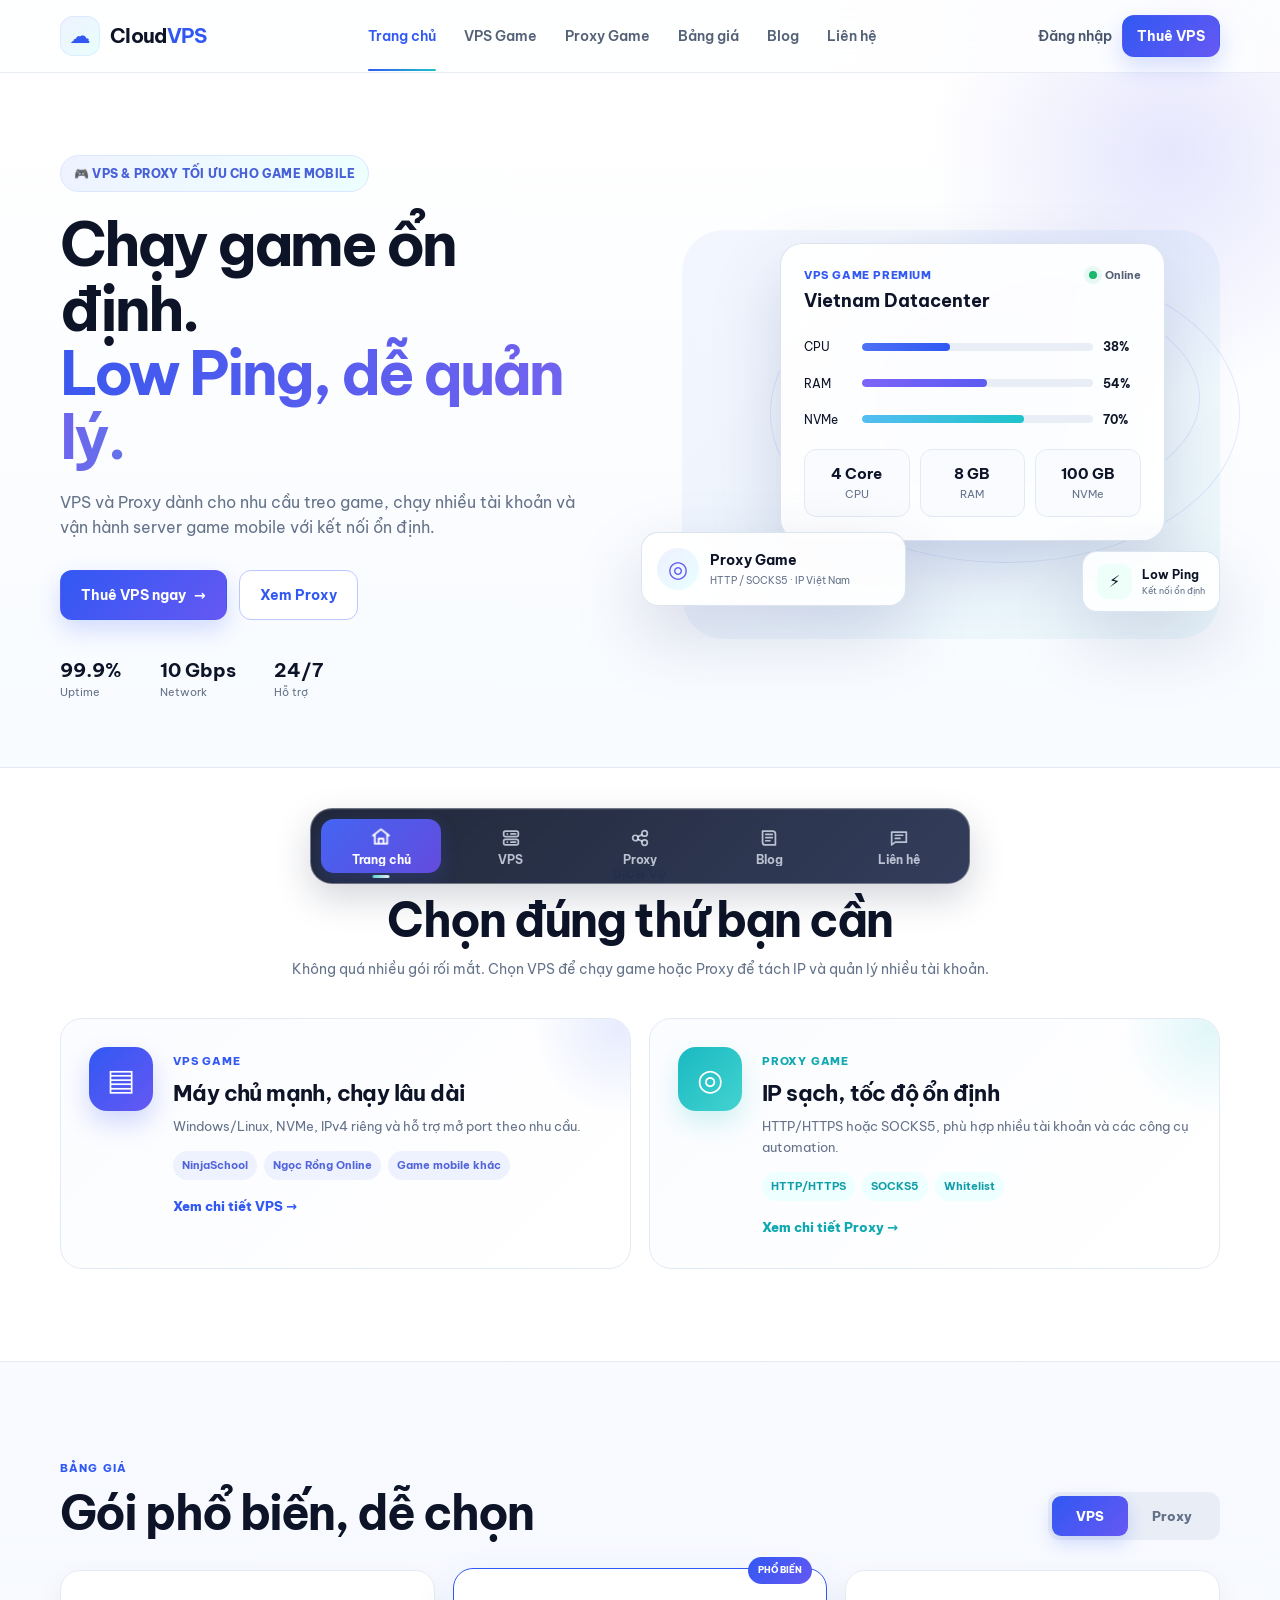
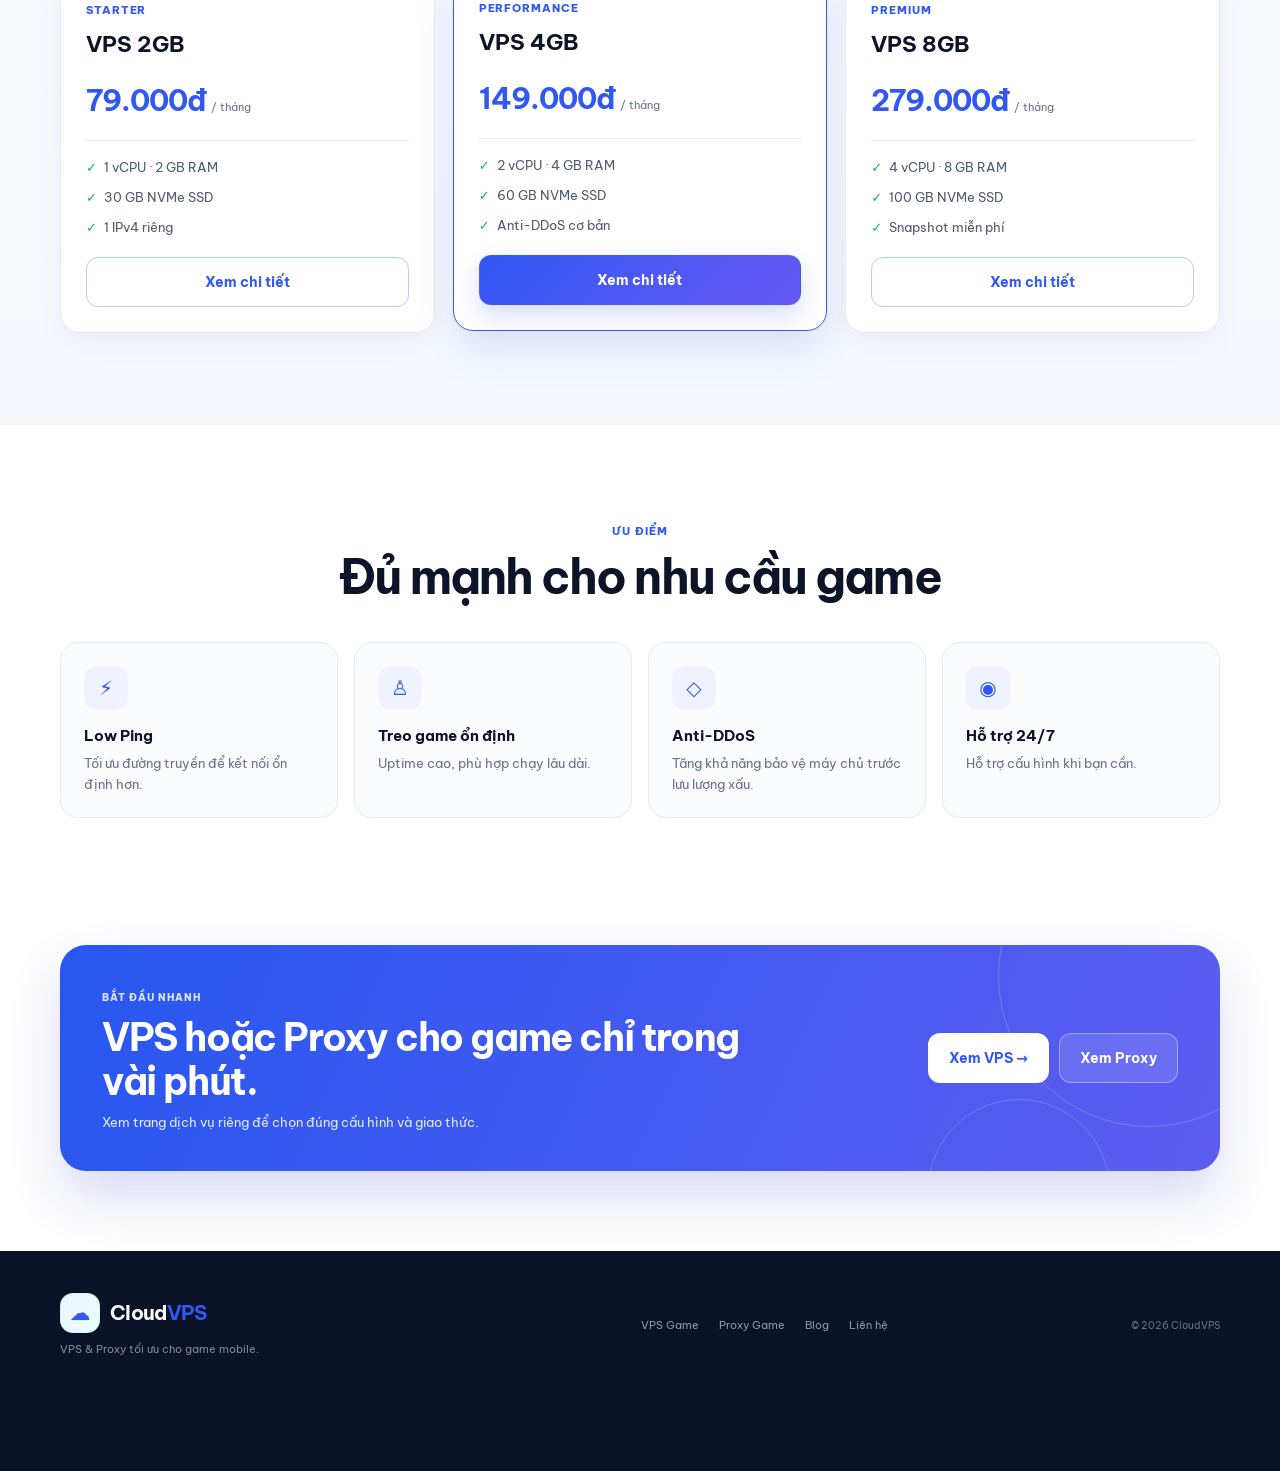
==== commit 6af58167: "Polish homepage SEO, navigation and dock loading" ====
--- a/index.html
+++ b/index.html
@@ -8,10 +8,28 @@
   <meta name="robots" content="index,follow,max-image-preview:large" />
   <link rel="canonical" href="https://buiduchuong.github.io/cloudvps-game/" />
   <title>CloudVPS - VPS & Proxy cho game mobile</title>
+  <meta property="og:type" content="website" />
+  <meta property="og:title" content="CloudVPS - VPS & Proxy cho game mobile" />
+  <meta property="og:description" content="VPS và Proxy tối ưu cho game mobile, low ping, quản lý nhiều tài khoản và hỗ trợ kỹ thuật." />
+  <meta property="og:url" content="https://buiduchuong.github.io/cloudvps-game/" />
+  <meta property="og:site_name" content="CloudVPS" />
+  <meta name="twitter:card" content="summary" />
+  <link rel="icon" href="favicon.svg" type="image/svg+xml" />
   <link rel="preconnect" href="https://fonts.googleapis.com" />
   <link rel="preconnect" href="https://fonts.gstatic.com" crossorigin />
   <link href="https://fonts.googleapis.com/css2?family=Be+Vietnam+Pro:wght@400;500;600;700;800&display=swap" rel="stylesheet" />
   <link rel="stylesheet" href="style.css" />
+  <link rel="stylesheet" href="smooth-overrides.css?v=2" />
+  <link rel="stylesheet" href="bottom-dock.css?v=2" />
+  <script type="application/ld+json">
+  {
+    "@context":"https://schema.org",
+    "@graph":[
+      {"@type":"Organization","name":"CloudVPS","url":"https://buiduchuong.github.io/cloudvps-game/"},
+      {"@type":"WebSite","name":"CloudVPS","url":"https://buiduchuong.github.io/cloudvps-game/","inLanguage":"vi-VN"}
+    ]
+  }
+  </script>
 </head>
 <body>
   <div class="ambient ambient-a"></div>
@@ -26,7 +44,7 @@
         <a href="proxy.html">Proxy Game</a>
         <a href="#pricing">Bảng giá</a>
         <a href="blog.html">Blog</a>
-        <a href="#contact">Liên hệ</a>
+        <a href="contact.html">Liên hệ</a>
       </nav>
       <div class="nav-actions">
         <a class="login" href="#">Đăng nhập</a>
@@ -90,7 +108,8 @@
     <section class="cta" id="contact"><div class="container reveal"><div class="cta-card"><div><span>BẮT ĐẦU NHANH</span><h2>VPS hoặc Proxy cho game chỉ trong vài phút.</h2><p>Xem trang dịch vụ riêng để chọn đúng cấu hình và giao thức.</p></div><div class="cta-actions"><a class="btn btn-light" href="vps.html">Xem VPS →</a><a class="btn btn-glass" href="proxy.html">Xem Proxy</a></div></div></div></section>
   </main>
 
-  <footer class="footer"><div class="container footer-inner"><div><a class="brand footer-brand" href="#home"><span class="brand-mark">☁</span><strong>Cloud<span>VPS</span></strong></a><p>VPS & Proxy tối ưu cho game mobile.</p></div><div class="footer-links"><a href="vps.html">VPS Game</a><a href="proxy.html">Proxy Game</a><a href="blog.html">Blog</a><a href="#contact">Liên hệ</a></div><span class="copyright">© 2026 CloudVPS</span></div></footer>
+  <footer class="footer"><div class="container footer-inner"><div><a class="brand footer-brand" href="#home"><span class="brand-mark">☁</span><strong>Cloud<span>VPS</span></strong></a><p>VPS & Proxy tối ưu cho game mobile.</p></div><div class="footer-links"><a href="vps.html">VPS Game</a><a href="proxy.html">Proxy Game</a><a href="blog.html">Blog</a><a href="contact.html">Liên hệ</a></div><span class="copyright">© 2026 CloudVPS</span></div></footer>
+  <script src="bottom-dock.js?v=2"></script>
   <script src="script.js"></script>
 </body>
 </html>
--- a/smooth-overrides.css
+++ b/smooth-overrides.css
@@ -0,0 +1,68 @@
+/* CloudVPS interaction/performance overrides — production v1 */
+
+/* Reveal uses the individual translate property so it does not compete with
+   hover transforms. Short distance keeps the motion calm. */
+.reveal{
+  transform:none!important;
+  translate:0 10px;
+  transition:opacity .44s ease,translate .44s cubic-bezier(.2,.8,.2,1)!important;
+}
+.reveal.is-visible{transform:none!important;translate:0 0}
+.delay-1{transition-delay:.04s!important}.delay-2{transition-delay:.08s!important}.delay-3{transition-delay:.12s!important}
+
+/* Only continuously moving hero elements get compositor hints. */
+.floating-card,.floating-card-secondary,.ping-badge{
+  will-change:transform;
+  backface-visibility:hidden;
+  -webkit-backface-visibility:hidden;
+}
+
+/* Slower and smaller continuous movement = less GPU work and less visual noise. */
+.floating-card{animation:floatCardSmooth 8.6s ease-in-out infinite!important}
+.floating-card-secondary{animation:floatCardSmooth 9.2s ease-in-out infinite reverse!important}
+.ping-badge{animation:floatCardSmooth 8.9s ease-in-out infinite!important}
+
+/* Button shine stays on the compositor. */
+.btn:before{
+  left:-35%!important;
+  transform:translate3d(-160%,0,0) rotate(20deg)!important;
+  transition:transform .46s cubic-bezier(.2,.8,.2,1)!important;
+  will-change:transform;
+}
+.btn:hover:before{left:-35%!important;transform:translate3d(520%,0,0) rotate(20deg)!important}
+
+.service-card,.price-card,.feature-card,.btn,.service-icon{
+  backface-visibility:hidden;
+  -webkit-backface-visibility:hidden;
+}
+
+@media(hover:hover) and (pointer:fine){
+  .btn{transition:transform .21s cubic-bezier(.2,.8,.2,1),border-color .21s ease,background-color .21s ease!important}
+  .btn:hover{transform:translate3d(0,-2px,0)!important;box-shadow:0 11px 24px rgba(49,88,243,.18)!important}
+
+  .service-card{transition:transform .22s cubic-bezier(.2,.8,.2,1),border-color .22s ease!important}
+  .service-card:hover,.service-card.reveal:hover{transform:translate3d(0,-3px,0)!important;box-shadow:0 14px 30px rgba(28,42,82,.075)!important}
+  .service-card:hover:before{transform:scale(1.13)!important}
+  .service-card:hover .service-icon{transform:translate3d(0,-1px,0) scale(1.035)!important}
+
+  .price-card{transition:transform .22s cubic-bezier(.2,.8,.2,1),border-color .22s ease!important}
+  .price-card:hover,.price-card.reveal:hover{transform:translate3d(0,-3px,0)!important;box-shadow:0 14px 30px rgba(31,46,91,.075)!important}
+  .price-card.featured,.price-card.featured.reveal{transform:translate3d(0,-2px,0)!important}
+  .price-card.featured:hover,.price-card.featured.reveal:hover{transform:translate3d(0,-5px,0)!important}
+
+  .feature-card{transition:transform .21s cubic-bezier(.2,.8,.2,1),background-color .21s ease!important}
+  .feature-card:hover,.feature-card.reveal:hover{transform:translate3d(0,-2px,0)!important;box-shadow:0 12px 24px rgba(25,39,75,.06)!important}
+  .feature-card:hover>span{transform:translate3d(0,-1px,0) scale(1.04)!important}
+}
+
+@media(hover:none),(pointer:coarse){
+  .btn:hover,.service-card:hover,.price-card:hover,.feature-card:hover,.service-card:hover .service-icon,.feature-card:hover>span{transform:none!important}
+  .price-card.featured,.price-card.featured.reveal{transform:none!important}
+}
+
+@keyframes floatCardSmooth{0%,100%{transform:translate3d(0,0,0)}50%{transform:translate3d(0,-3px,0)}}
+
+@media(prefers-reduced-motion:reduce){
+  .reveal{opacity:1!important;translate:0 0!important}
+  .floating-card,.floating-card-secondary,.ping-badge{animation:none!important}
+}
--- a/bottom-dock.css
+++ b/bottom-dock.css
@@ -0,0 +1,150 @@
+/* CloudVPS persistent bottom dock — production v1 */
+
+/* Reserve space only at the real page ending. This avoids changing the whole
+   document flow when JS mounts the fixed dock. */
+.footer{padding-bottom:max(112px,calc(34px + env(safe-area-inset-bottom)))!important}
+
+.bottom-dock{
+  position:fixed;
+  left:50%;
+  bottom:16px;
+  z-index:9999;
+  width:min(660px,calc(100vw - 32px));
+  transform:translate3d(-50%,0,0);
+  padding:7px;
+  border:1px solid rgba(255,255,255,.34);
+  border-radius:22px;
+  background:linear-gradient(135deg,rgba(11,19,39,.91),rgba(21,32,66,.87));
+  box-shadow:0 14px 36px rgba(15,25,55,.18),inset 0 1px 0 rgba(255,255,255,.08);
+  backdrop-filter:blur(15px) saturate(135%);
+  -webkit-backdrop-filter:blur(15px) saturate(135%);
+  contain:layout paint style;
+  isolation:isolate;
+}
+
+.bottom-dock__inner{
+  position:relative;
+  display:grid;
+  grid-template-columns:repeat(5,minmax(0,1fr));
+  align-items:center;
+  gap:3px;
+}
+
+.bottom-dock__item{
+  position:relative;
+  min-width:0;
+  height:60px;
+  display:flex;
+  flex-direction:column;
+  align-items:center;
+  justify-content:center;
+  gap:5px;
+  border-radius:16px;
+  color:rgba(230,236,250,.76);
+  text-decoration:none;
+  isolation:isolate;
+  transform:translate3d(0,0,0);
+  transition:transform .24s cubic-bezier(.2,.8,.2,1),color .2s ease;
+  backface-visibility:hidden;
+  -webkit-backface-visibility:hidden;
+  -webkit-tap-highlight-color:transparent;
+}
+
+.bottom-dock__item::before{
+  content:"";
+  position:absolute;
+  inset:3px;
+  z-index:-1;
+  border-radius:13px;
+  background:linear-gradient(135deg,rgba(255,255,255,.12),rgba(255,255,255,.05));
+  opacity:0;
+  transform:scale(.94) translateZ(0);
+  transition:opacity .2s ease,transform .24s cubic-bezier(.2,.8,.2,1);
+  backface-visibility:hidden;
+}
+
+.bottom-dock__icon{
+  width:22px;
+  height:22px;
+  display:grid;
+  place-items:center;
+  transform:translate3d(0,0,0) scale(1);
+  transition:transform .24s cubic-bezier(.2,.8,.2,1);
+  backface-visibility:hidden;
+}
+
+.bottom-dock__icon svg{width:100%;height:100%;display:block;fill:none;stroke:currentColor;stroke-width:1.9;stroke-linecap:round;stroke-linejoin:round}
+
+.bottom-dock__label{
+  max-width:100%;
+  overflow:hidden;
+  text-overflow:ellipsis;
+  white-space:nowrap;
+  font-size:12px;
+  line-height:1;
+  font-weight:700;
+  letter-spacing:-.1px;
+}
+
+.bottom-dock__item.is-active{color:#fff}
+.bottom-dock__item.is-active::before{
+  opacity:1;
+  transform:scale(1) translateZ(0);
+  background:linear-gradient(135deg,rgba(72,105,255,.94),rgba(105,79,237,.91));
+  box-shadow:0 7px 18px rgba(64,83,221,.24);
+}
+.bottom-dock__item.is-active .bottom-dock__icon{transform:translate3d(0,-1px,0) scale(1.035)}
+
+.bottom-dock__item::after{
+  content:"";
+  position:absolute;
+  left:50%;
+  bottom:-2px;
+  width:17px;
+  height:3px;
+  border-radius:99px;
+  background:linear-gradient(90deg,#63e5e0,#fff);
+  opacity:0;
+  transform:translate3d(-50%,3px,0) scaleX(.65);
+  transition:opacity .2s ease,transform .24s cubic-bezier(.2,.8,.2,1);
+}
+.bottom-dock__item.is-active::after{opacity:.92;transform:translate3d(-50%,0,0) scaleX(1)}
+
+@media(hover:hover) and (pointer:fine){
+  .bottom-dock__item:not(.is-active):hover{color:#fff;transform:translate3d(0,-3px,0)}
+  .bottom-dock__item:not(.is-active):hover::before{opacity:1;transform:scale(1) translateZ(0)}
+  .bottom-dock__item:not(.is-active):hover .bottom-dock__icon{transform:translate3d(0,-1px,0) scale(1.055)}
+}
+
+@media(max-width:700px){
+  .footer{padding-bottom:max(101px,calc(28px + env(safe-area-inset-bottom)))!important}
+  .bottom-dock{
+    bottom:max(8px,env(safe-area-inset-bottom));
+    width:calc(100vw - 16px);
+    padding:5px;
+    border-radius:19px;
+    backdrop-filter:blur(12px) saturate(125%);
+    -webkit-backdrop-filter:blur(12px) saturate(125%);
+    box-shadow:0 10px 28px rgba(15,25,55,.16),inset 0 1px 0 rgba(255,255,255,.07);
+  }
+  .bottom-dock__inner{gap:2px}
+  .bottom-dock__item{height:57px;border-radius:14px;gap:4px}
+  .bottom-dock__item::before{inset:2px;border-radius:12px}
+  .bottom-dock__icon{width:21px;height:21px}
+  .bottom-dock__label{font-size:11px}
+}
+
+@media(max-width:380px){
+  .bottom-dock{width:calc(100vw - 10px);padding:4px}
+  .bottom-dock__item{height:55px}
+  .bottom-dock__label{font-size:10.5px}
+}
+
+/* Small-text readability polish shared across the site. */
+.service-kicker,.service-tags span,.section-label,.plan{font-size:11px!important}
+.price-card li,.feature-card p,.service-content p{font-size:13px!important}
+.server-specs span,.trust-row span{font-size:11px!important}
+
+@media(prefers-reduced-motion:reduce){
+  .bottom-dock__item,.bottom-dock__item::before,.bottom-dock__item::after,.bottom-dock__icon{transition:none!important}
+}
